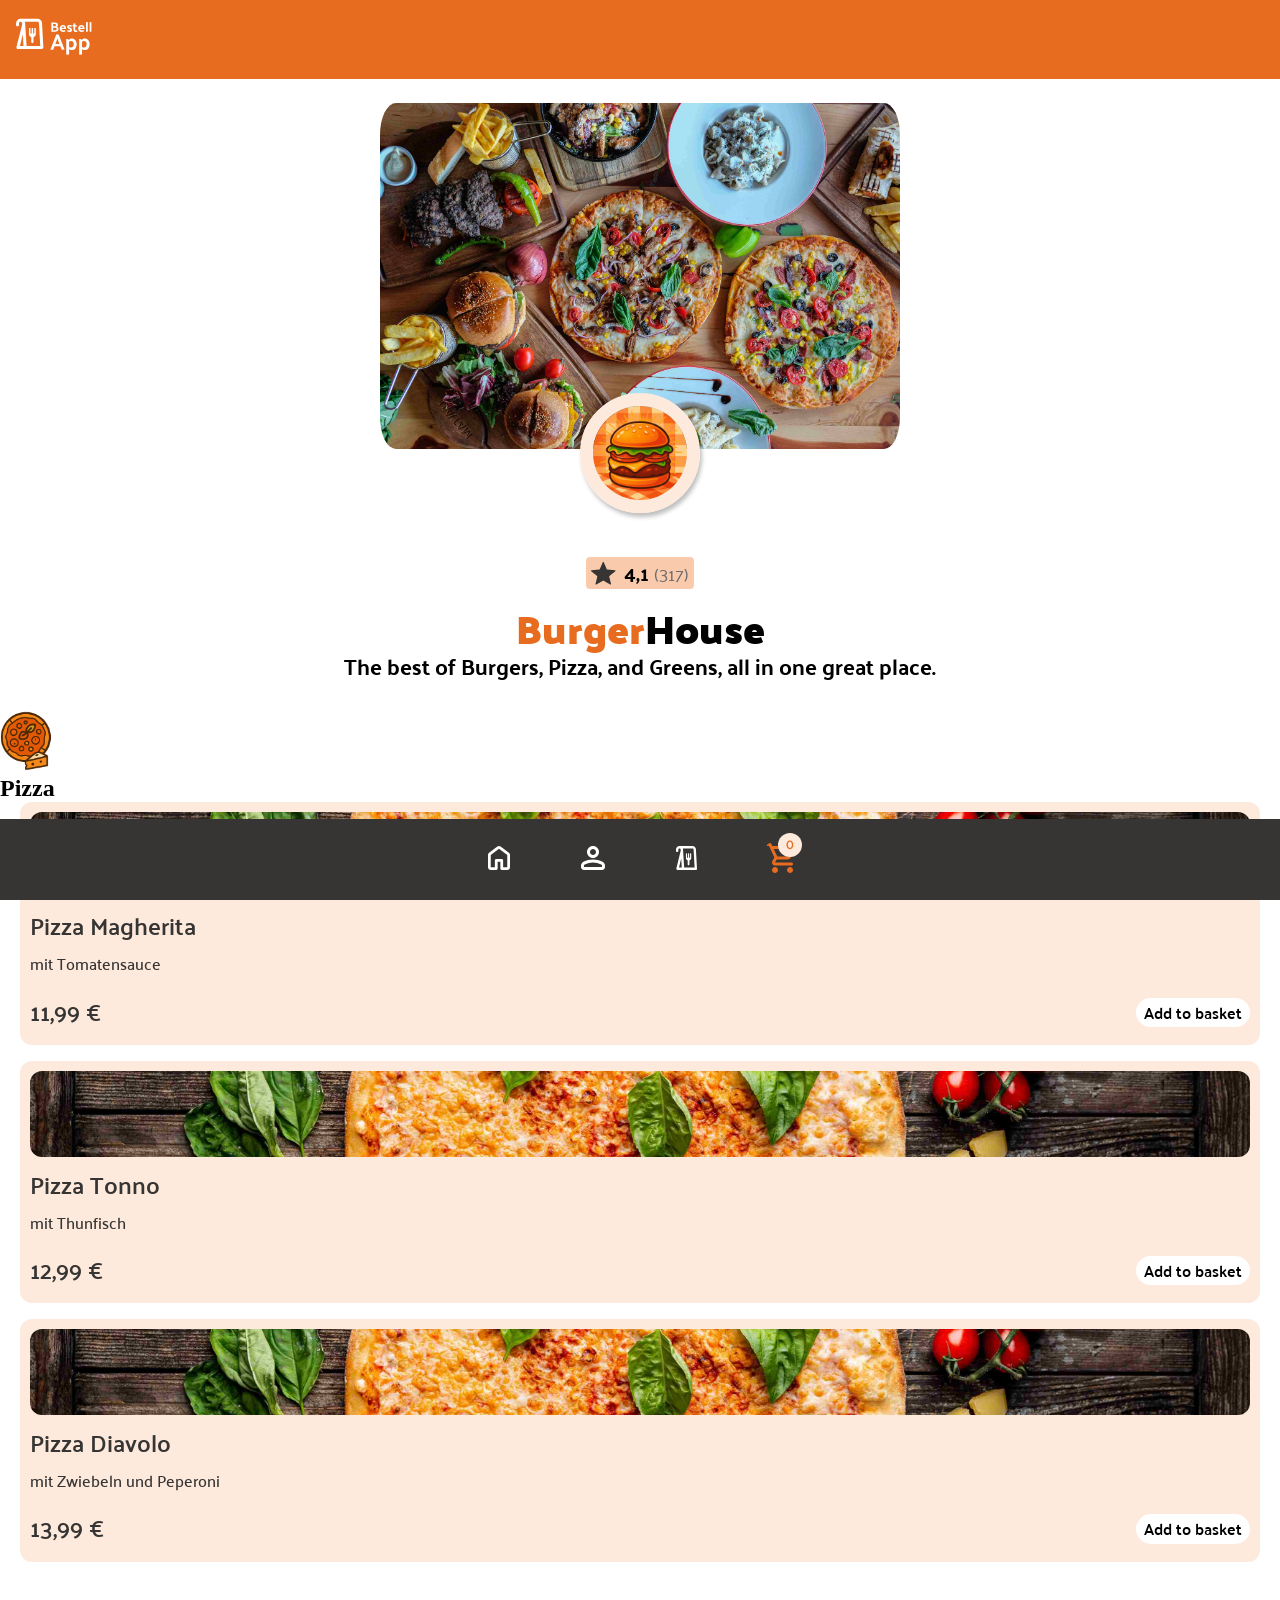
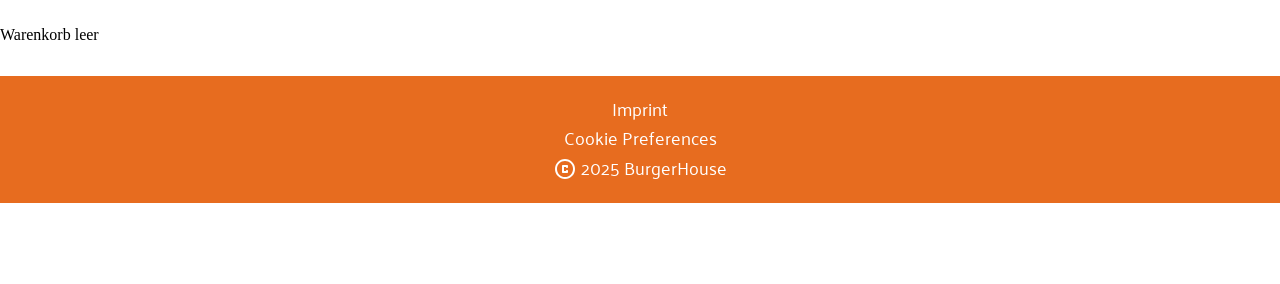
==== index.html @ 9b653427 "db.js: added new meals" ====
<!DOCTYPE html>
<html lang="de">

<head>
    <meta charset="UTF-8">
    <meta name="viewport" content="width=device-width, initial-scale=1, maximum-scale=1">
    <link rel="icon" type="image/x-icon" href="./assets/img/burger_img.png">
    <title>Bestello</title>
    <link rel="stylesheet" href="./style.css">
    <link rel="stylesheet" href="./styles/standard.css">
</head>

<body onload="init()">
    <header class="site-header">
        <img src="./assets/icons/header_icon.svg" alt="">
    </header>
    <main>
        <section class="hero-section">
            <div class="hero-image-wrapper">
                <img src="./assets/img/hero_img.jpg" alt="table with food">
                <img src="./assets/img/burger_img.png" class="hero-burger" alt="cartoon burger">
            </div>
            <div class="hero-header">
                <div class="rating"><img src="./assets/icons/star_icon.svg" alt="">
                    <p>4,1 <span>(317)</span></p>
                </div>
                <h1><span>Burger</span>House</h1>
                <p>The best of Burgers, Pizza, and Greens, all in one great place.</p>
            </div>
        </section>
        <section class="pizza-section">
            <header class="pizza-header">
                <img src="./assets/icons/pizza_icon.svg" alt="">
                <h2>Pizza</h2>
            </header>
            <div class="food-container" id="pizza-section">
            </div>
        </section>
        <section class="" id="dishes" aria-label="Gerichte">
        </section>
        <section class="" id="basket" aria-label="Warenkorb">
        </section>
        <p id="totalPrice"></p>
    </main>
    <footer>
        <p>Imprint</p>
        <p>Cookie Preferences</p>
        <p><img src="./assets/icons/copyright_icon.svg" alt=""> 2025 BurgerHouse</p>
    </footer>
    <nav>
        <button>
            <img src="./assets/icons/Home_icon.svg" alt="">
        </button>
        <button>
            <img src="./assets/icons/Profile_icon.svg" alt="">
        </button>
        <button>
            <img src="./assets/icons/orders_icon.svg" alt="">
        </button>
        <button class="shopping-cart-wrapper" onclick="openDialog()">
            <img src="./assets/icons/shopping_cart_icon.svg" alt="">
            <p class="shopping-cart-counter" id="shopping-cart-counter"></p>
        </button>
    </nav>
    <dialog class="basket-dialog" id="basket-dialog" aria-modal="true"></dialog>
</body>
<script src="./scripts/db.js"></script>
<script src="./scripts/template.js"></script>
<script src="./script.js"></script>

</html>
---- style.css ----
body {
    display: flex;
    flex-direction: column;
    min-height: 100dvh;
}

main {
    display: flex;
    flex: 1;
    flex-direction: column;
    gap: 32px;
}

.site-header {
    display: flex;
    justify-content: space-between;
    height: 79px;
    background-color: #E76C1F;
}

.site-header img {
    height: 37px;
    margin-top: 18px;
    margin-left: 16px;
}

.hero-image-wrapper {
    position: relative;
    margin-bottom: 72px;
}

.hero-section {
    display: flex;
    flex-direction: column;
    align-items: center;
    gap: 32px;
    margin-top: 24px;
}

.hero-image-wrapper img:first-child {
    width: 100%;
    height: 346px;
    padding: 0 16px;
    border-radius: 32px;
    object-fit: cover;
}

.hero-burger {
    position: absolute;
    bottom: -60px;
    left: 50%;
    width: 120px;
    height: 120px;
    border: 13px solid #FDEADC;
    border-radius: 60px;
    box-shadow: 2px 4px 4px 0px #00000040;
    transform: translateX(-50%);
}

.hero-header {
    display: flex;
    flex-direction: column;
    align-items: center;
}

.hero-header .rating {
    display: flex;
    align-items: center;
    gap: 8px;
    padding: 4px 5px;
    background-color: #FACAAC;
    border-radius: 4px;
}

.hero-header .rating p {
    font-family: "Palanquin Dark";
    font-size: 20px;
    font-weight: 400;
    line-height: 120%;
}

.hero-header .rating span {
    font-family: "Palanquin";
    font-size: 18px;
    font-weight: 400;
    line-height: 120%;
    color: #726D6D;
}

.hero-header .rating img {
    height: 23px;
}

.hero-header p {
    text-align: center;
}

.hero-header h1 {
    margin-top: 16px;
    font-family: "Palanquin Dark";
    font-size: 40px;
    font-weight: 700;
    line-height: 120%;
}

.hero-header h1 span {
    color: #E76C1F;
}

.hero-header>p {
    font-family: "Palanquin";
    font-size: 22px;
    font-weight: 700;
    line-height: 120%;
}

.burger-section {
    display: flex;
    flex-direction: column;
    gap: 32px;
    margin-top: 70px;
}

.burger-header {
    position: relative;
    background-color: #E76C1F;
}

.burger-header h2 {
    padding: 11px 0;
    font-family: "Palanquin";
    font-size: 32px;
    line-height: 120%;
    text-align: center;
    color: white;
}

.burger-header img {
    position: absolute;
    top: -35px;
    left: 50%;
    height: 60px;
    transform: translateX(-50%);
}

.food-container {
    display: flex;
    flex-direction: column;
    gap: 16px;
    padding: 0 20px;
}

.food-container article {
    display: flex;
    flex-direction: column;
    gap: 16px;
    padding: 10px;
    background-color: #FDEADC;
    border-radius: 12px;
    color: #363534;
}

.food-container article img {
    width: 100%;
    height: 86px;
    border-radius: 12px;
    object-fit: cover;
    object-position: center;
}

.food-container article h2 {
    font-family: "Palanquin";
    font-size: 24px;
    font-weight: 600;
    line-height: 100%;
}

.food-container article>p {
    font-family: "Palanquin";
    font-size: 16px;
    font-weight: 500;
    line-height: 120%;
}

.food-footer {
    display: flex;
    justify-content: space-between;
    padding-top: 8px;
    padding-bottom: 8px;
}


.food-footer>p {
    font-family: "Palanquin";
    font-size: 24px;
    font-weight: 600;
    line-height: 120%;
}

.food-footer button {
    padding: 5px 8px;
    background-color: white;
    border: none;
    border-radius: 20px;
    font-family: "Palanquin";
    font-size: 16px;
    font-weight: 600;
    line-height: 120%;
}

footer {
    display: flex;
    flex-direction: column;
    align-items: center;
    gap: 8px;
    padding: 22px 98px;
    background-color: #E76C1F;
}

footer p {
    font-family: "Palanquin";
    font-size: 18px;
    font-weight: 400;
    line-height: 120%;
    color: white;
}

footer img {
    height: 24px;
}

footer p:last-child {
    display: flex;
    gap: 4px;
}

nav {
    display: flex;
    justify-content: center;
    align-items: center;
    gap: 64px;
    padding: 24px 25px;
    background-color: #363534;
    position: sticky;
    bottom: 0;
}

nav button {
    padding: 0;
    background-color: #363534;
    border: none;
    cursor: pointer;
}

nav img {
    height: 30px;
    border-radius: 5px;
}

.shopping-cart-wrapper {
    position: relative;
}

.shopping-cart-counter {
    position: absolute;
    top: -10px;
    left: 12px;
    display: flex;
    justify-content: center;
    align-items: center;
    width: 24px;
    height: 24px;
    background: #FDEADC;
    border-radius: 50%;
    font-family: "Figtree";
    font-size: 12px;
    font-weight: 600;
    line-height: 1;
    color: #E76C1F;
}

.dialog-content {
    display: flex;
    flex-direction: column;
    gap: 16px;
    padding: 38px 20px;
    width: 100%;
}

.basket-dialog {
    border-top-right-radius: 30px;
    border-top-left-radius: 30px;
    width: auto;
    height: auto;
    margin: auto;
    padding: 0;
    background-color: #363534;
    border: none;
}
---- styles/standard.css ----
/* palanquin-regular - latin */
@font-face {
    font-display: swap;
    /* Check https://developer.mozilla.org/en-US/docs/Web/CSS/@font-face/font-display for other options. */
    font-family: 'Palanquin';
    font-style: normal;
    font-weight: 400;
    src: url('../assets/fonts/palanquin-v17-latin-regular.woff2') format('woff2');
    /* Chrome 36+, Opera 23+, Firefox 39+, Safari 12+, iOS 10+ */
}

/* palanquin-500 - latin */
@font-face {
    font-display: swap;
    /* Check https://developer.mozilla.org/en-US/docs/Web/CSS/@font-face/font-display for other options. */
    font-family: 'Palanquin';
    font-style: normal;
    font-weight: 500;
    src: url('../assets/fonts/palanquin-v17-latin-500.woff2') format('woff2');
    /* Chrome 36+, Opera 23+, Firefox 39+, Safari 12+, iOS 10+ */
}

/* palanquin-600 - latin */
@font-face {
    font-display: swap;
    /* Check https://developer.mozilla.org/en-US/docs/Web/CSS/@font-face/font-display for other options. */
    font-family: 'Palanquin';
    font-style: normal;
    font-weight: 600;
    src: url('../assets/fonts/palanquin-v17-latin-600.woff2') format('woff2');
    /* Chrome 36+, Opera 23+, Firefox 39+, Safari 12+, iOS 10+ */
}

/* palanquin-700 - latin */
@font-face {
    font-display: swap;
    /* Check https://developer.mozilla.org/en-US/docs/Web/CSS/@font-face/font-display for other options. */
    font-family: 'Palanquin';
    font-style: normal;
    font-weight: 700;
    src: url('../assets/fonts/palanquin-v17-latin-700.woff2') format('woff2');
    /* Chrome 36+, Opera 23+, Firefox 39+, Safari 12+, iOS 10+ */
}

/* figtree-600 - latin */
@font-face {
    font-display: swap;
    /* Check https://developer.mozilla.org/en-US/docs/Web/CSS/@font-face/font-display for other options. */
    font-family: 'Figtree';
    font-style: normal;
    font-weight: 600;
    src: url('../assets/fonts/figtree-v9-latin-600.woff2') format('woff2');
    /* Chrome 36+, Opera 23+, Firefox 39+, Safari 12+, iOS 10+ */
}

/* palanquin-dark-regular - latin */
@font-face {
    font-display: swap;
    /* Check https://developer.mozilla.org/en-US/docs/Web/CSS/@font-face/font-display for other options. */
    font-family: 'Palanquin Dark';
    font-style: normal;
    font-weight: 400;
    src: url('../assets/fonts/palanquin-dark-v17-latin-regular.woff2') format('woff2');
    /* Chrome 36+, Opera 23+, Firefox 39+, Safari 12+, iOS 10+ */
}

/* palanquin-dark-700 - latin */
@font-face {
    font-display: swap;
    /* Check https://developer.mozilla.org/en-US/docs/Web/CSS/@font-face/font-display for other options. */
    font-family: 'Palanquin Dark';
    font-style: normal;
    font-weight: 700;
    src: url('../assets/fonts/palanquin-dark-v17-latin-700.woff2') format('woff2');
    /* Chrome 36+, Opera 23+, Firefox 39+, Safari 12+, iOS 10+ */
}

/* header,
main,
footer {
    padding: 0rem max(calc(50% - 720px), 0rem);
} */

* {
    box-sizing: border-box;
    margin: 0;
    scroll-behavior: smooth;
}

a {
    text-decoration: none;
    color: rgb(151, 151, 151);
}
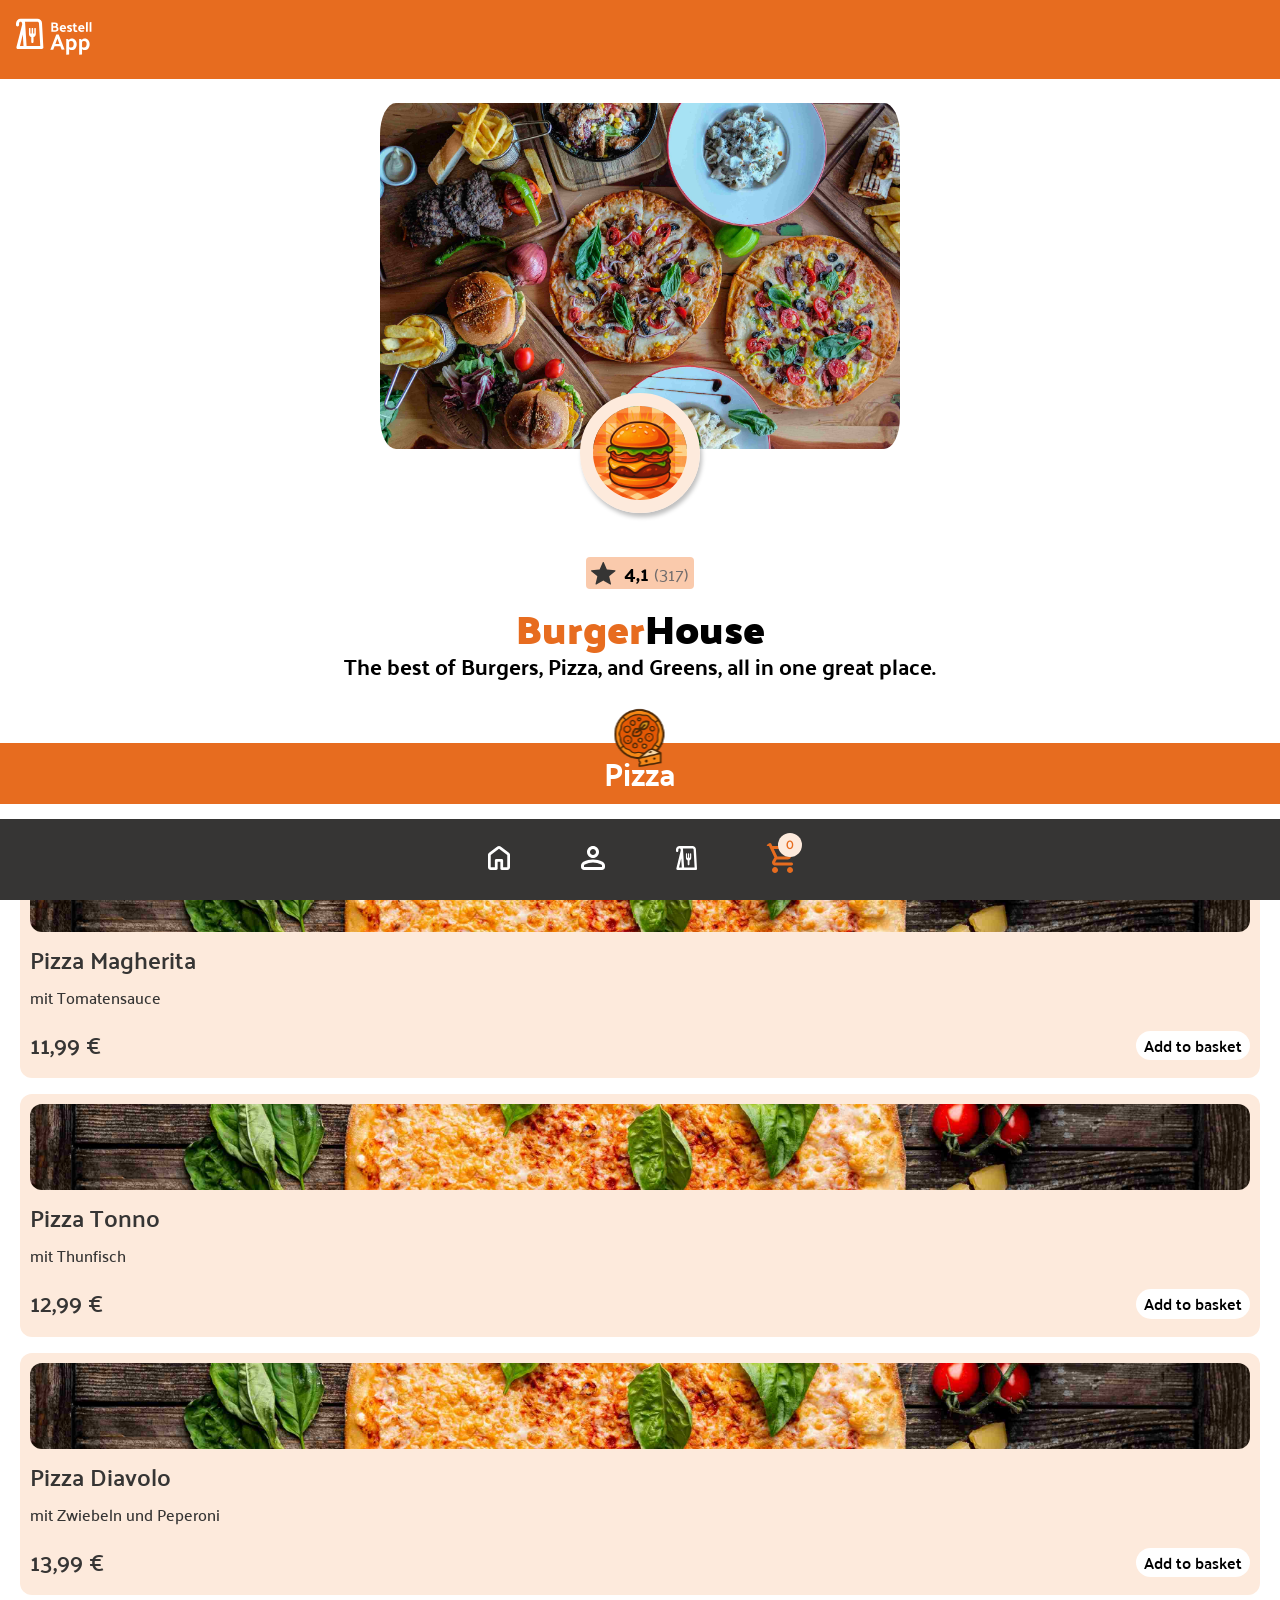
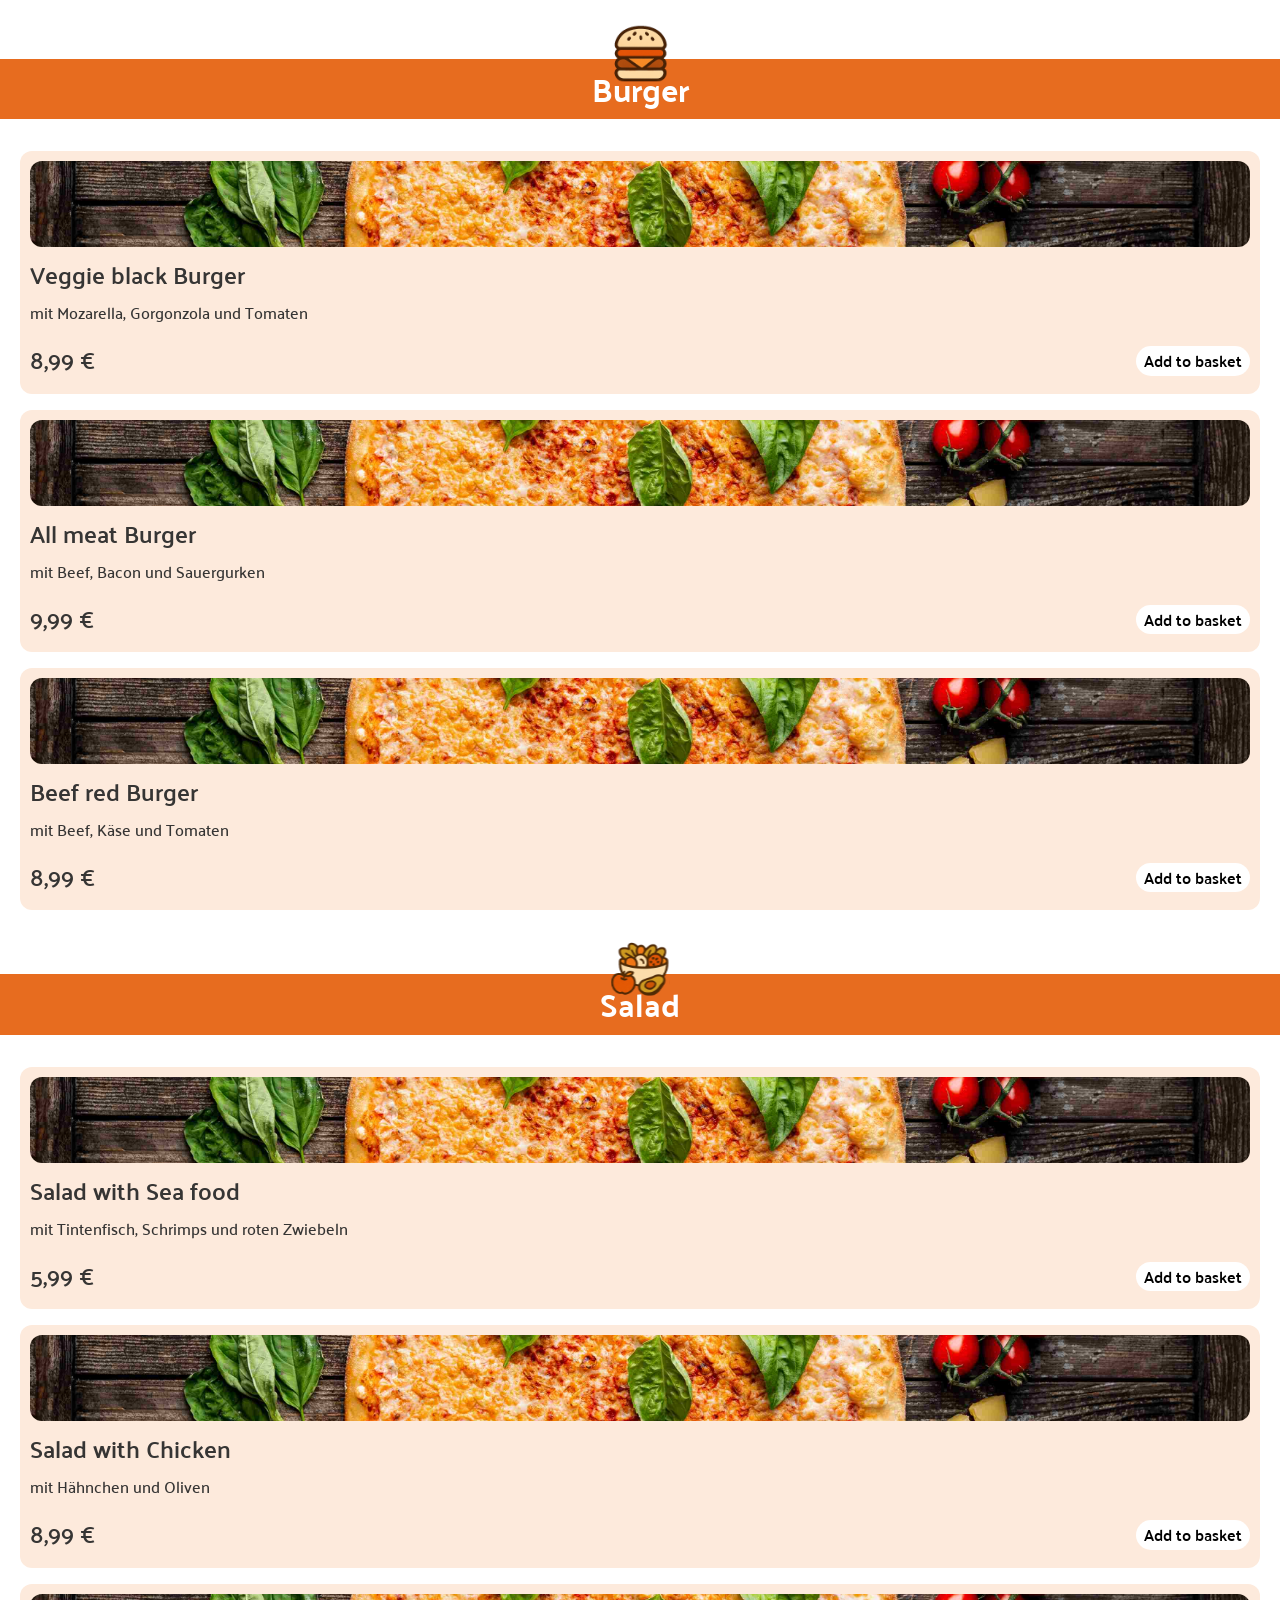
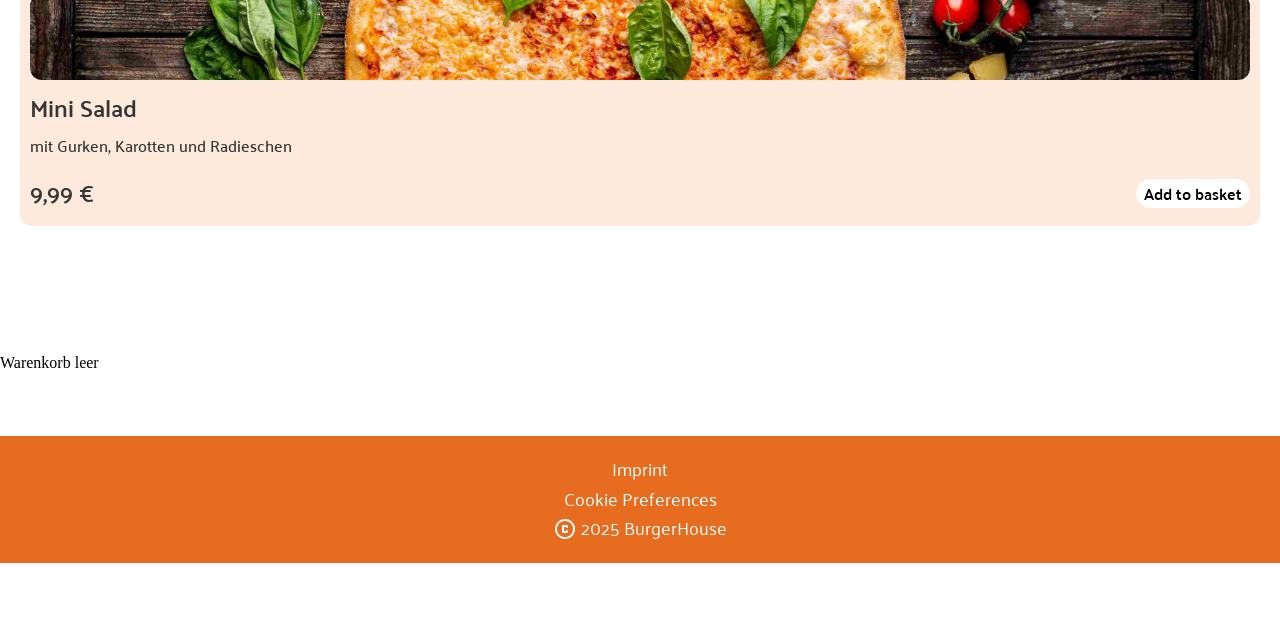
==== commit f59236f4: "feature: added render functions" ====
--- a/index.html
+++ b/index.html
@@ -29,11 +29,27 @@
             </div>
         </section>
         <section class="pizza-section">
-            <header class="pizza-header">
-                <img src="./assets/icons/pizza_icon.svg" alt="">
+            <header class="food-header">
+                <img src="./assets/icons/pizza_icon.svg" alt="pizza icon">
                 <h2>Pizza</h2>
             </header>
             <div class="food-container" id="pizza-section">
+            </div>
+        </section>
+        <section class="salad-section">
+            <header class="food-header">
+                <img src="./assets/icons/burger_icon.svg" alt="burger icon">
+                <h2>Burger</h2>
+            </header>
+            <div class="food-container" id="burger-section">
+            </div>
+        </section>
+        <section class="salad-section">
+            <header class="food-header">
+                <img src="./assets/icons/salad_icon.svg" alt="salad icon">
+                <h2>Salad</h2>
+            </header>
+            <div class="food-container" id="salad-section">
             </div>
         </section>
         <section class="" id="dishes" aria-label="Gerichte">
--- a/style.css
+++ b/style.css
@@ -8,7 +8,7 @@
     display: flex;
     flex: 1;
     flex-direction: column;
-    gap: 32px;
+    gap: 64px;
 }
 
 .site-header {
@@ -114,19 +114,20 @@
     line-height: 120%;
 }
 
-.burger-section {
+.food-section {
     display: flex;
     flex-direction: column;
     gap: 32px;
     margin-top: 70px;
 }
 
-.burger-header {
+.food-header {
     position: relative;
+    margin-bottom: 32px;
     background-color: #E76C1F;
 }
 
-.burger-header h2 {
+.food-header h2 {
     padding: 11px 0;
     font-family: "Palanquin";
     font-size: 32px;
@@ -135,7 +136,7 @@
     color: white;
 }
 
-.burger-header img {
+.food-header img {
     position: absolute;
     top: -35px;
     left: 50%;
@@ -235,14 +236,14 @@
 }
 
 nav {
+    position: sticky;
+    bottom: 0;
     display: flex;
     justify-content: center;
     align-items: center;
     gap: 64px;
     padding: 24px 25px;
     background-color: #363534;
-    position: sticky;
-    bottom: 0;
 }
 
 nav button {
@@ -283,17 +284,17 @@
     display: flex;
     flex-direction: column;
     gap: 16px;
+    width: 100%;
     padding: 38px 20px;
-    width: 100%;
 }
 
 .basket-dialog {
-    border-top-right-radius: 30px;
-    border-top-left-radius: 30px;
     width: auto;
     height: auto;
     margin: auto;
     padding: 0;
     background-color: #363534;
     border: none;
+    border-top-right-radius: 30px;
+    border-top-left-radius: 30px;
 }
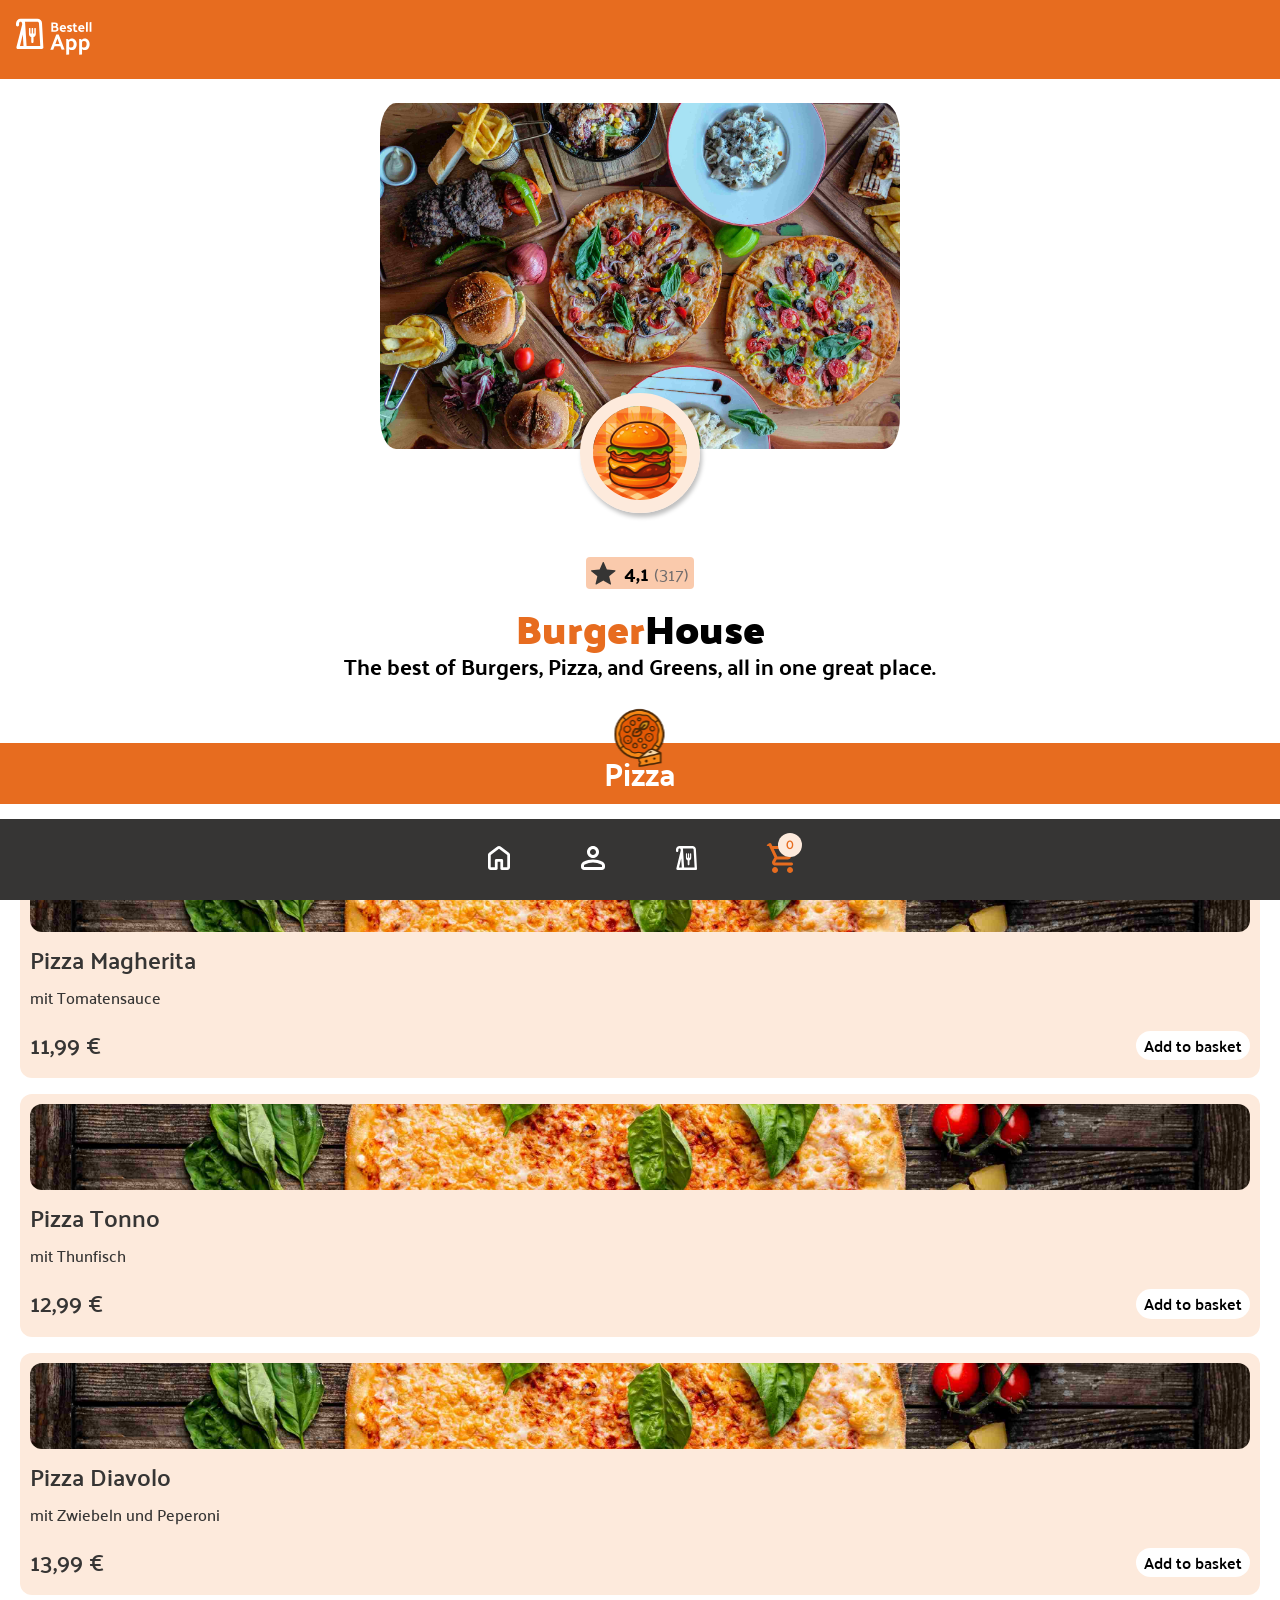
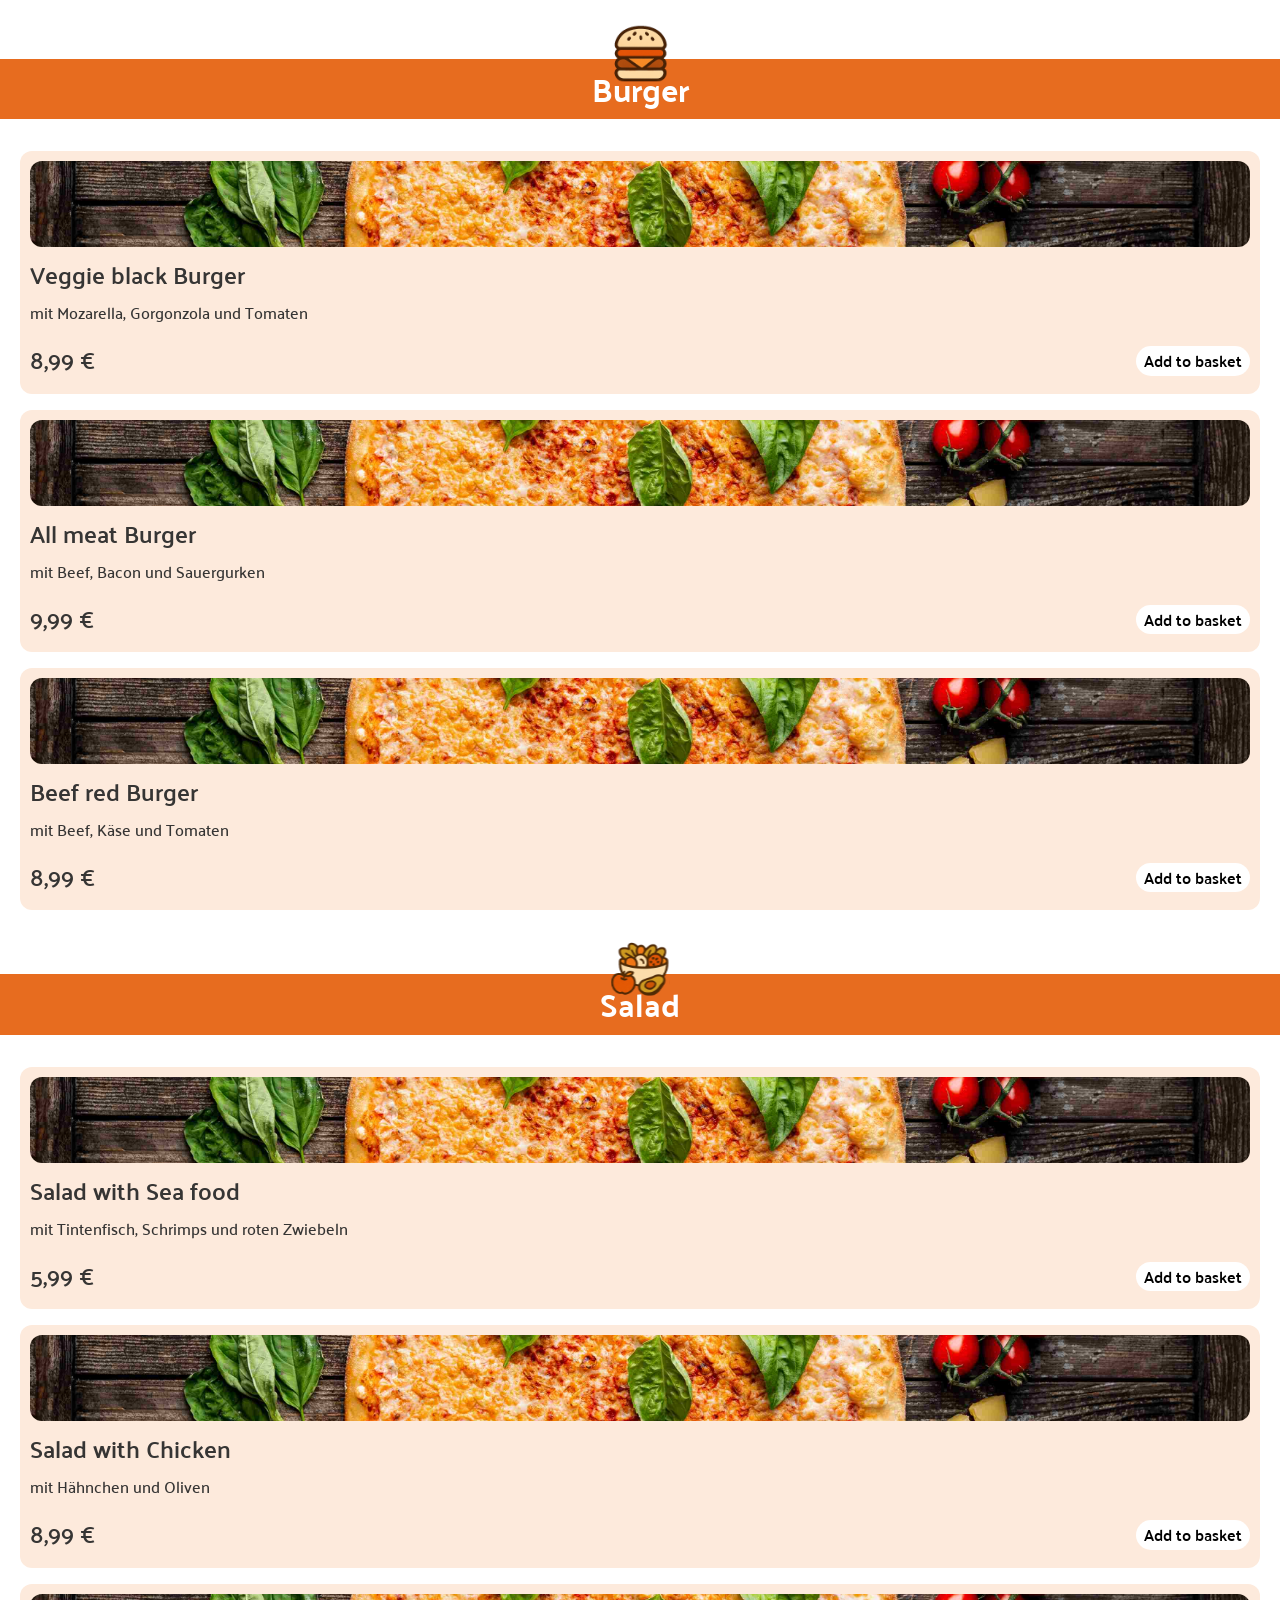
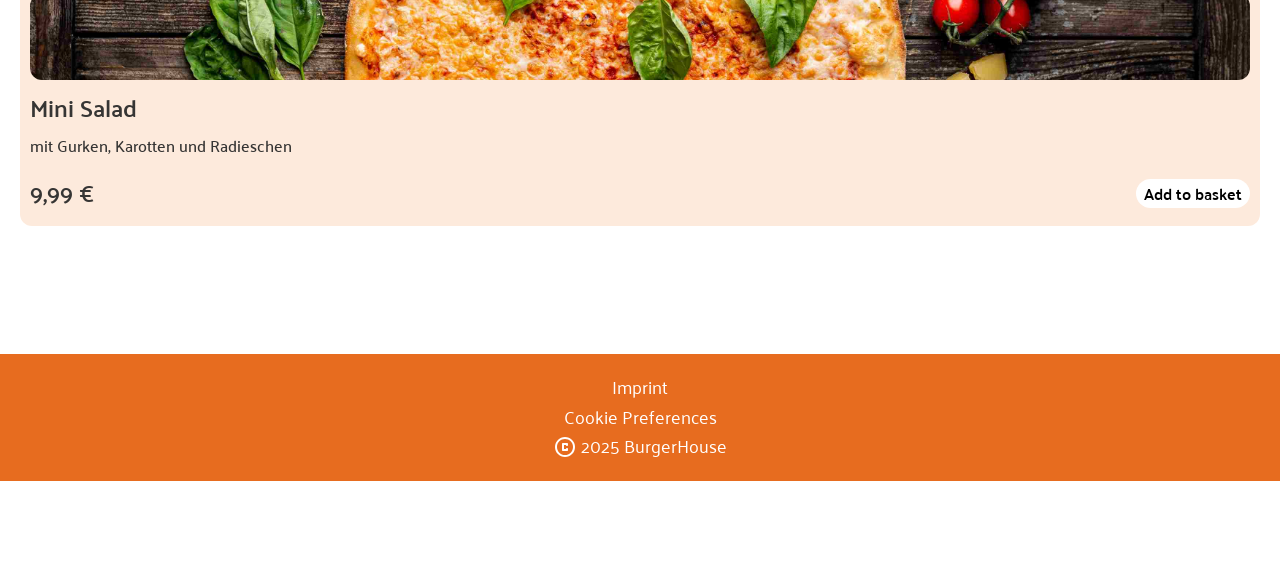
==== commit 2c3a0ae7: "feature: added dialog for basket" ====
--- a/index.html
+++ b/index.html
@@ -56,7 +56,6 @@
         </section>
         <section class="" id="basket" aria-label="Warenkorb">
         </section>
-        <p id="totalPrice"></p>
     </main>
     <footer>
         <p>Imprint</p>
@@ -78,7 +77,12 @@
             <p class="shopping-cart-counter" id="shopping-cart-counter"></p>
         </button>
     </nav>
-    <dialog class="basket-dialog" id="basket-dialog" aria-modal="true"></dialog>
+    <dialog class="basket-dialog" id="basket-dialog" aria-modal="true">
+        <article class="dialog-content">
+            <h2>Your Basket</h2>
+            <div id="basked-content"></div>
+        </article>
+    </dialog>
 </body>
 <script src="./scripts/db.js"></script>
 <script src="./scripts/template.js"></script>
--- a/style.css
+++ b/style.css
@@ -285,13 +285,17 @@
     flex-direction: column;
     gap: 16px;
     width: 100%;
+    height: 100%;
     padding: 38px 20px;
 }
 
 .basket-dialog {
     width: auto;
-    height: auto;
-    margin: auto;
+    height: 662px;
+    margin-top: auto;
+    margin-right: auto;
+    margin-bottom: 80px;
+    margin-left: auto;
     padding: 0;
     background-color: #363534;
     border: none;
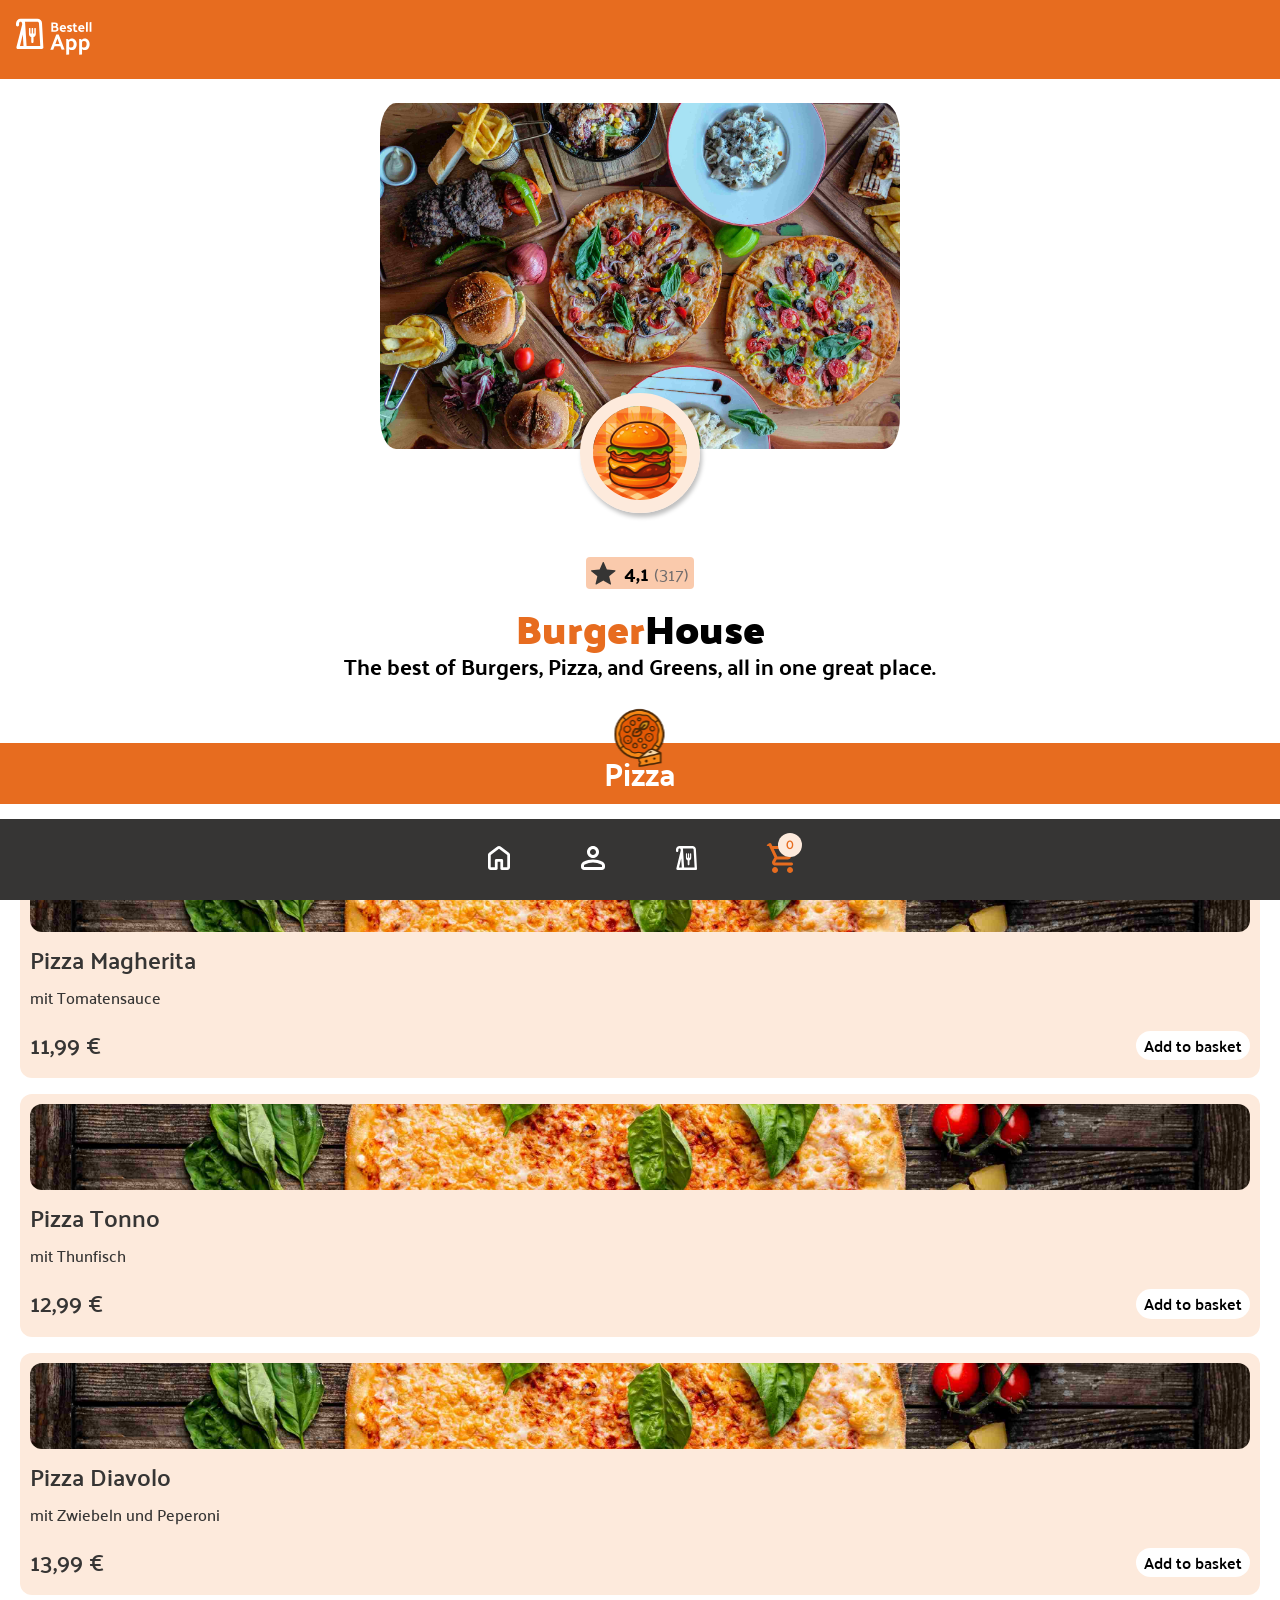
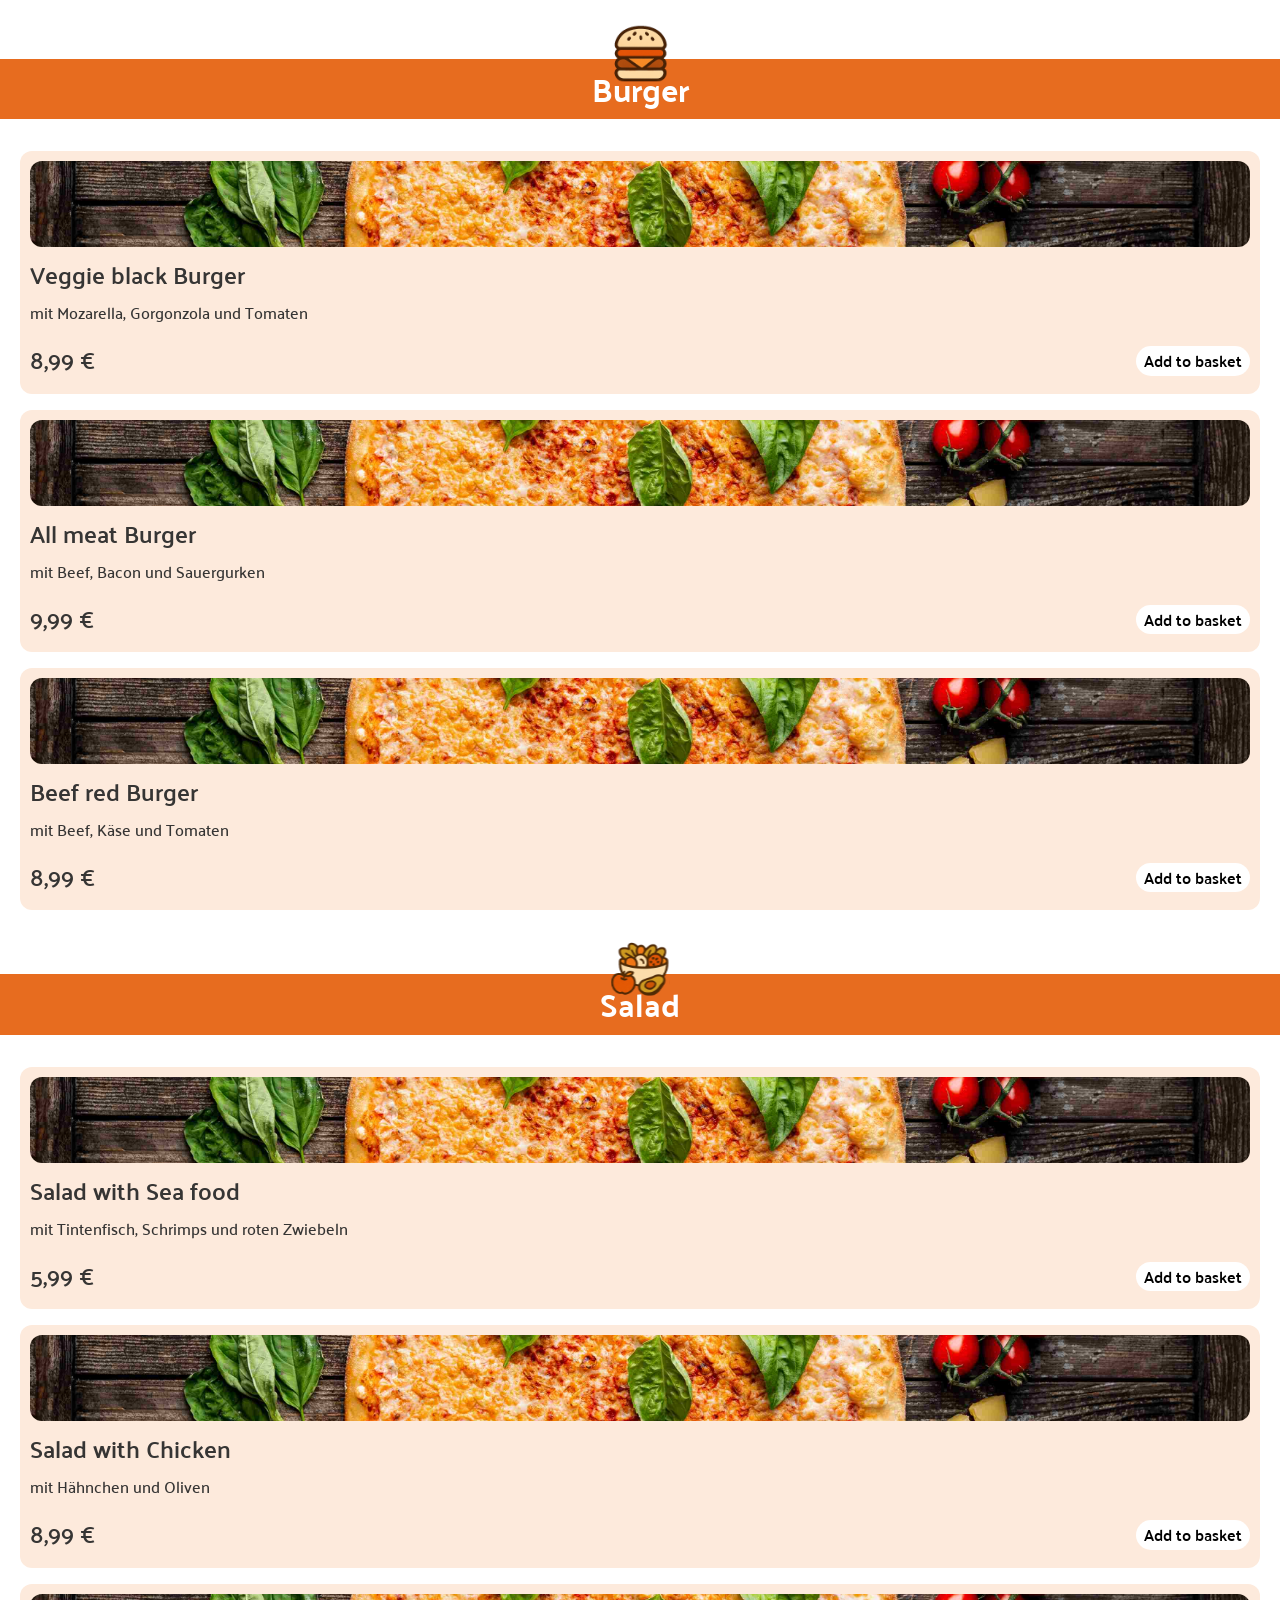
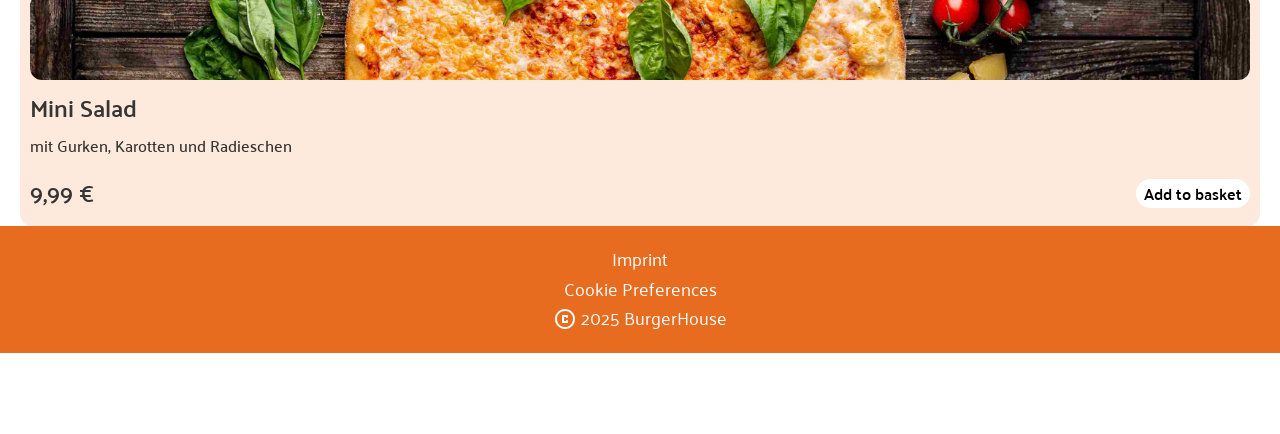
==== commit fce0df4b: "style:basket style" ====
--- a/index.html
+++ b/index.html
@@ -8,6 +8,7 @@
     <title>Bestello</title>
     <link rel="stylesheet" href="./style.css">
     <link rel="stylesheet" href="./styles/standard.css">
+    <link rel="stylesheet" href="./styles/basket.css">
 </head>
 
 <body onload="init()">
@@ -52,10 +53,6 @@
             <div class="food-container" id="salad-section">
             </div>
         </section>
-        <section class="" id="dishes" aria-label="Gerichte">
-        </section>
-        <section class="" id="basket" aria-label="Warenkorb">
-        </section>
     </main>
     <footer>
         <p>Imprint</p>
@@ -80,7 +77,7 @@
     <dialog class="basket-dialog" id="basket-dialog" aria-modal="true">
         <article class="dialog-content">
             <h2>Your Basket</h2>
-            <div id="basked-content"></div>
+            <div id="basked-content" class="basked-item-wrapper"></div>
         </article>
     </dialog>
 </body>
--- a/style.css
+++ b/style.css
@@ -256,49 +256,4 @@
 nav img {
     height: 30px;
     border-radius: 5px;
-}
-
-.shopping-cart-wrapper {
-    position: relative;
-}
-
-.shopping-cart-counter {
-    position: absolute;
-    top: -10px;
-    left: 12px;
-    display: flex;
-    justify-content: center;
-    align-items: center;
-    width: 24px;
-    height: 24px;
-    background: #FDEADC;
-    border-radius: 50%;
-    font-family: "Figtree";
-    font-size: 12px;
-    font-weight: 600;
-    line-height: 1;
-    color: #E76C1F;
-}
-
-.dialog-content {
-    display: flex;
-    flex-direction: column;
-    gap: 16px;
-    width: 100%;
-    height: 100%;
-    padding: 38px 20px;
-}
-
-.basket-dialog {
-    width: auto;
-    height: 662px;
-    margin-top: auto;
-    margin-right: auto;
-    margin-bottom: 80px;
-    margin-left: auto;
-    padding: 0;
-    background-color: #363534;
-    border: none;
-    border-top-right-radius: 30px;
-    border-top-left-radius: 30px;
 }
--- a/styles/basket.css
+++ b/styles/basket.css
@@ -0,0 +1,85 @@
+.dialog-content {
+    display: flex;
+    flex-direction: column;
+    gap: 16px;
+    width: 100%;
+    height: 100%;
+    padding: 38px 20px;
+}
+
+.basket-dialog {
+    width: auto;
+    height: 662px;
+    margin-top: auto;
+    margin-right: auto;
+    margin-bottom: 80px;
+    margin-left: auto;
+    padding: 0;
+    background-color: #363534;
+    border: none;
+    border-top-right-radius: 30px;
+    border-top-left-radius: 30px;
+}
+
+
+.shopping-cart-wrapper {
+    position: relative;
+}
+
+.shopping-cart-counter {
+    position: absolute;
+    top: -10px;
+    left: 12px;
+    display: flex;
+    justify-content: center;
+    align-items: center;
+    width: 24px;
+    height: 24px;
+    background: #FDEADC;
+    border-radius: 50%;
+    font-family: "Figtree";
+    font-size: 12px;
+    font-weight: 600;
+    line-height: 1;
+    color: #E76C1F;
+}
+
+.dialog-content>h2 {
+    font-family: "Palanquin";
+    font-size: 32px;
+    font-weight: 700;
+    line-height: 120%;
+    color: #FDEADC;
+    text-align: center;
+    margin-top: 38px;
+}
+
+.basked-item-wrapper {
+    display: flex;
+    flex-direction: column;
+    gap: 10px;
+}
+
+.basket-item {
+    padding: 16px;
+    border-radius: 20px;
+    background-color: #FDEADC;
+}
+
+.basket-item h3 {
+    font-family: "Palanquin";
+    font-weight: 700;
+    font-size: 22px;
+    line-height: 120%;
+    color: #363534;
+}
+
+.basket-item-footer {
+    display: flex;
+    justify-content: space-between;
+}
+
+.basket-item-buttons {
+    display: flex;
+    gap: 5px;
+}
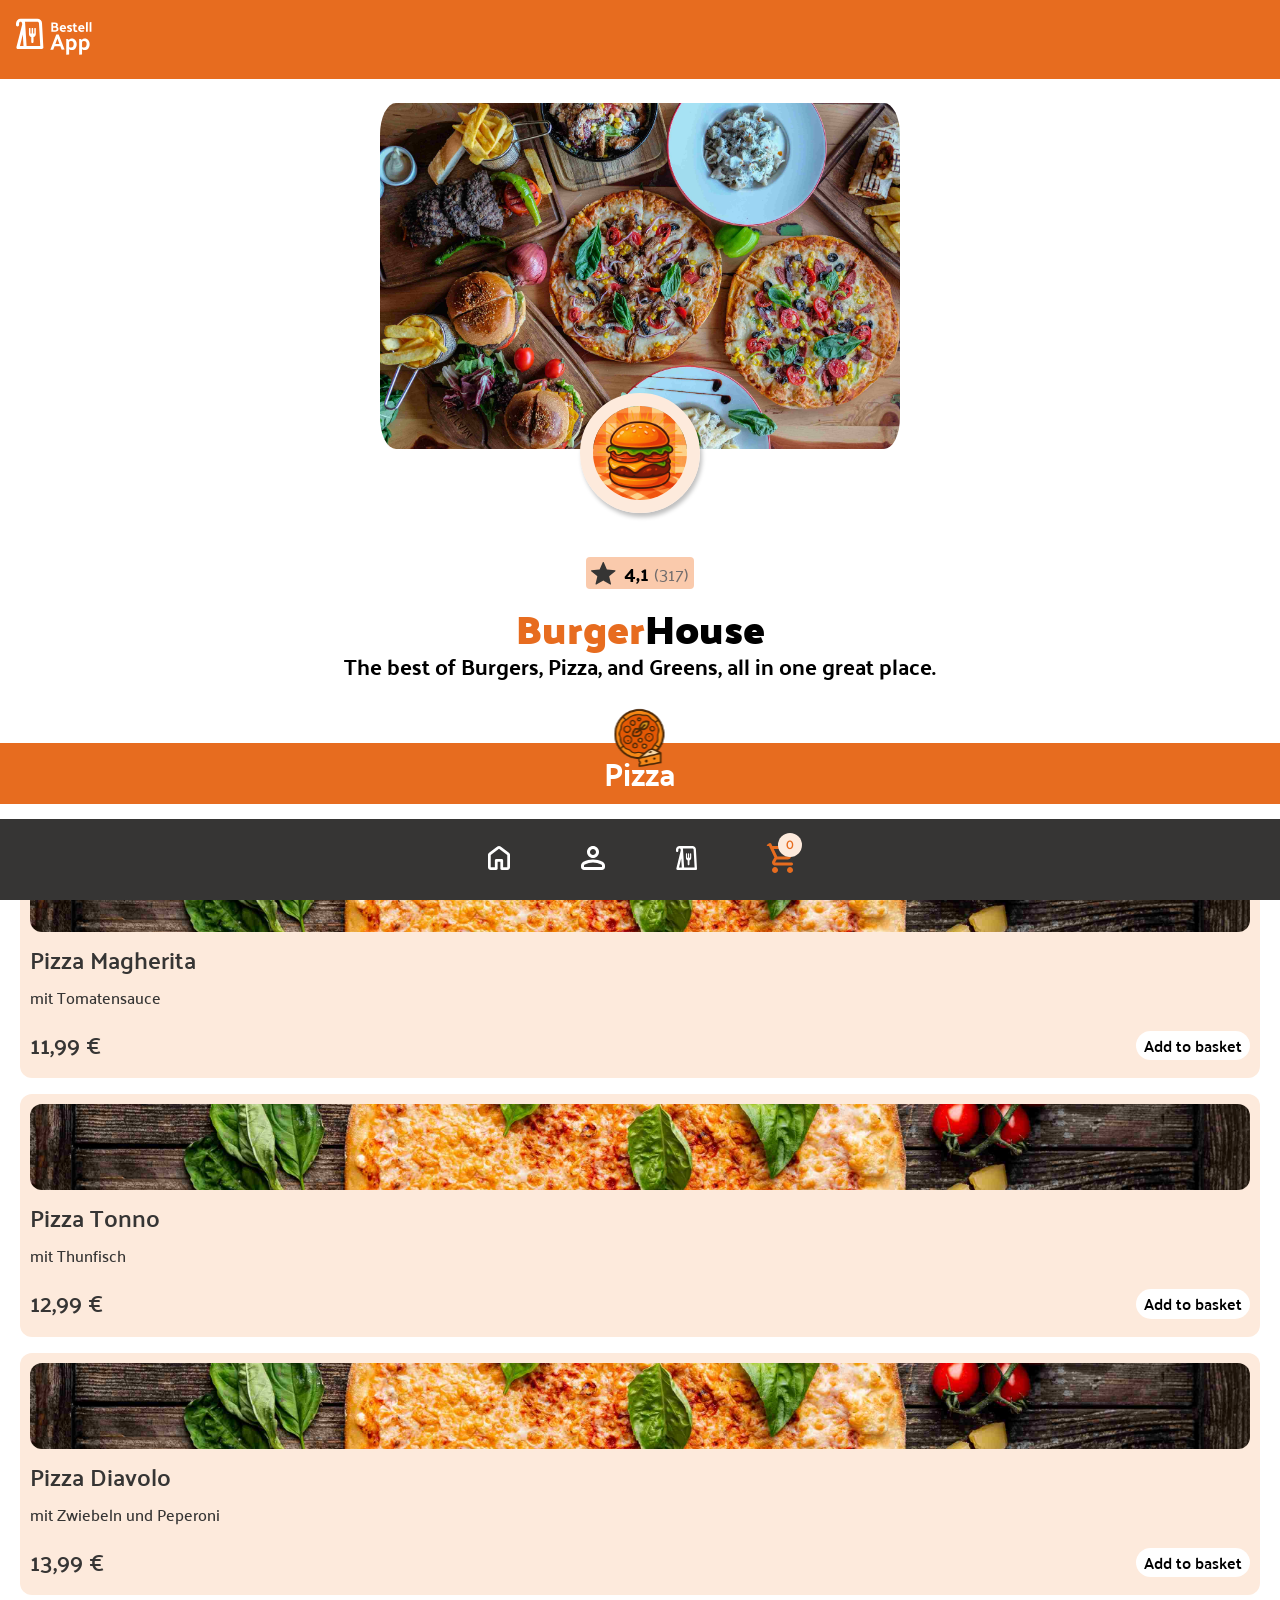
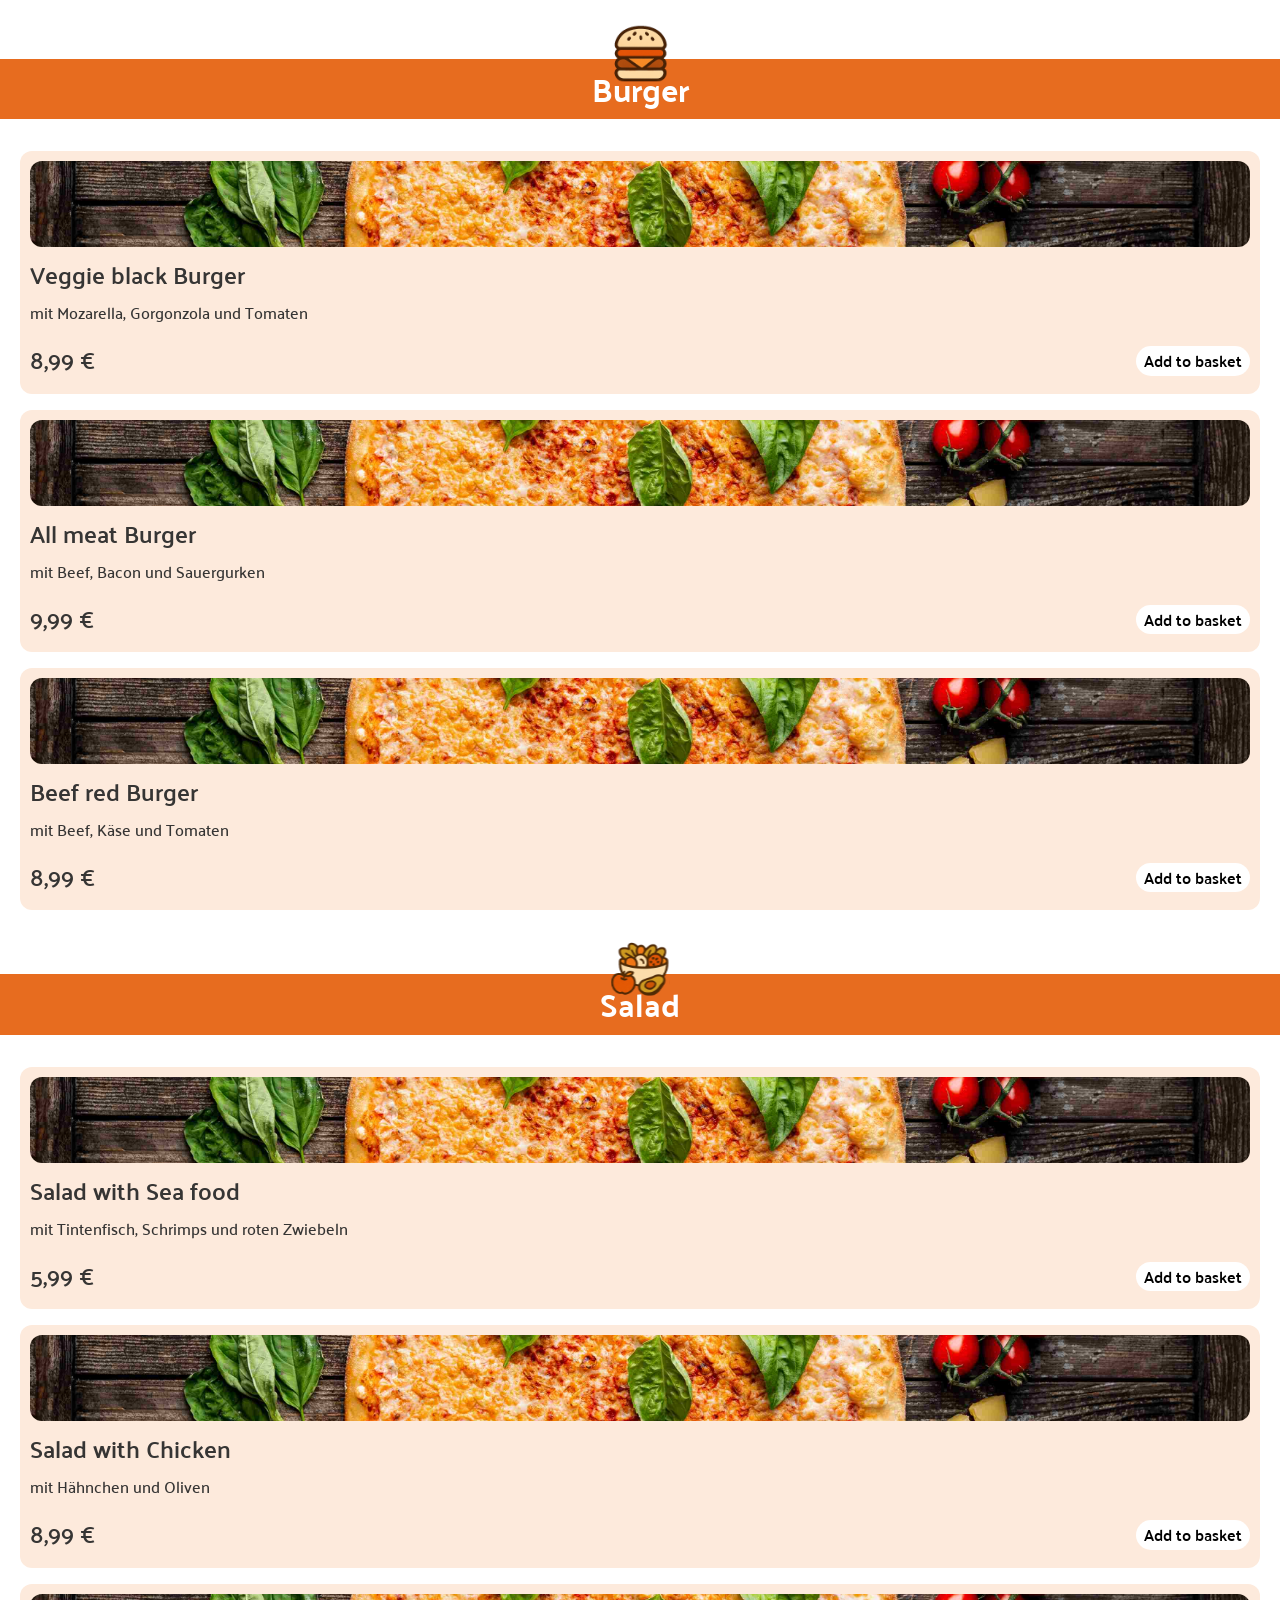
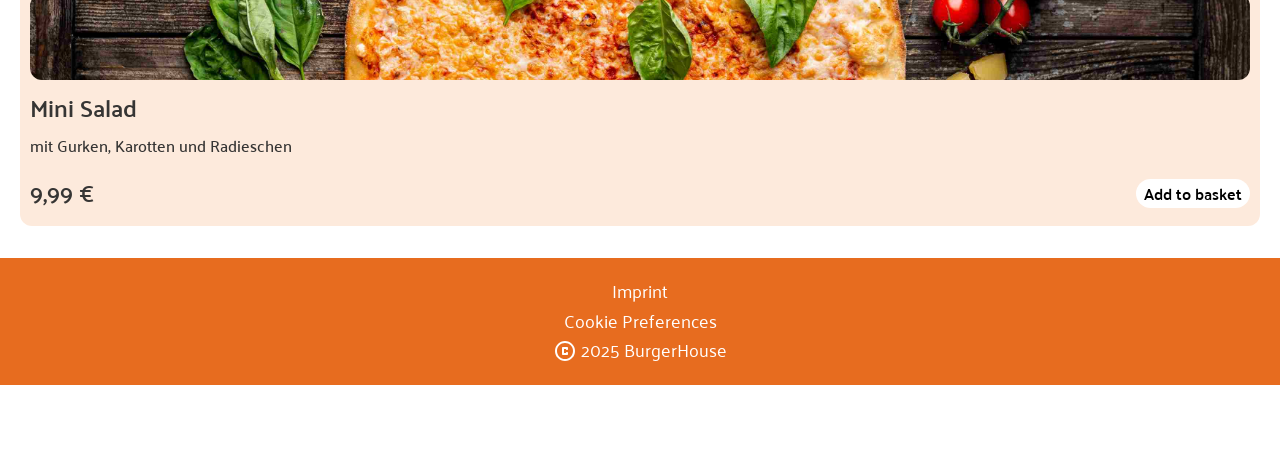
==== commit 4bc0d4c7: "style: basket items and prices" ====
--- a/index.html
+++ b/index.html
@@ -37,7 +37,7 @@
             <div class="food-container" id="pizza-section">
             </div>
         </section>
-        <section class="salad-section">
+        <section class="burger-section">
             <header class="food-header">
                 <img src="./assets/icons/burger_icon.svg" alt="burger icon">
                 <h2>Burger</h2>
@@ -76,8 +76,11 @@
     </nav>
     <dialog class="basket-dialog" id="basket-dialog" aria-modal="true">
         <article class="dialog-content">
+            <button onclick="closeDialog()" class="close-dialog-button">
+                <img src="./assets/icons/close.svg" alt="close icon">
+            </button>
             <h2>Your Basket</h2>
-            <div id="basked-content" class="basked-item-wrapper"></div>
+            <div id="basked-content" class="basked-content"></div>
         </article>
     </dialog>
 </body>
--- a/style.css
+++ b/style.css
@@ -214,7 +214,8 @@
     flex-direction: column;
     align-items: center;
     gap: 8px;
-    padding: 22px 98px;
+    margin-top: 32px;
+    padding: 22px 0px;
     background-color: #E76C1F;
 }
 
@@ -256,4 +257,10 @@
 nav img {
     height: 30px;
     border-radius: 5px;
+}
+
+@media screen and (max-width: 375px) {
+    nav{
+        gap: 53px;
+    }
 }
--- a/styles/basket.css
+++ b/styles/basket.css
@@ -1,4 +1,5 @@
 .dialog-content {
+    position: relative;
     display: flex;
     flex-direction: column;
     gap: 16px;
@@ -7,14 +8,25 @@
     padding: 38px 20px;
 }
 
+.close-dialog-button {
+    position: absolute;
+    top: 27px;
+    right: 27px;
+    height: 16px;
+    background: none;
+    border: none;
+    cursor: pointer;
+}
+
 .basket-dialog {
     width: auto;
-    height: 662px;
+    height: 80%;
     margin-top: auto;
     margin-right: auto;
     margin-bottom: 80px;
     margin-left: auto;
     padding: 0;
+    overflow: visible;
     background-color: #363534;
     border: none;
     border-top-right-radius: 30px;
@@ -49,27 +61,39 @@
     font-size: 32px;
     font-weight: 700;
     line-height: 120%;
+    text-align: center;
     color: #FDEADC;
-    text-align: center;
-    margin-top: 38px;
 }
 
-.basked-item-wrapper {
+.basked-content {
     display: flex;
     flex-direction: column;
     gap: 10px;
 }
 
+.basket-item-wrapper {
+    display: flex;
+    flex-direction: column;
+    gap: 10px;
+    height: 40%;
+    overflow: scroll;
+}
+
 .basket-item {
     padding: 16px;
+    background-color: #FDEADC;
     border-radius: 20px;
-    background-color: #FDEADC;
+}
+
+.basket-item>div {
+    display: flex;
+    justify-content: space-between;
 }
 
 .basket-item h3 {
     font-family: "Palanquin";
+    font-size: 22px;
     font-weight: 700;
-    font-size: 22px;
     line-height: 120%;
     color: #363534;
 }
@@ -77,9 +101,85 @@
 .basket-item-footer {
     display: flex;
     justify-content: space-between;
+    align-items: center;
 }
 
-.basket-item-buttons {
+.basket-item-buttons-wrapper {
     display: flex;
+    align-items: center;
     gap: 5px;
+}
+
+.basket-item-button {
+    display: flex;
+    justify-content: center;
+    align-items: center;
+    height: 28px;
+    padding: 0;
+    background: none;
+    border: none;
+    cursor: pointer;
+}
+
+.basket-item-buttons-wrapper img {
+    height: 18px;
+    margin-top: 7px;
+}
+
+.basket-item-buttons-wrapper p {
+    font-family: "Palanquin";
+    font-size: 24px;
+    font-weight: 600;
+    line-height: 120%;
+    color: #363534;
+}
+
+.empty-basket-text {
+    margin-top: 41px;
+    margin-bottom: 41px;
+    font-family: "Palanquin";
+    font-size: 20px;
+    font-weight: 500;
+    line-height: 120%;
+    text-align: center;
+    color: #FDEADC;
+}
+
+.emtpy-basket-img {
+    height: 120px;
+    border-radius: 5px;
+}
+
+.basket-item-price {
+    font-family: "Palanquin";
+    font-size: 22px;
+    font-weight: 700;
+    line-height: 120%;
+    color: #363534;
+}
+
+.basket-price-wrapper {
+    display: flex;
+    justify-content: space-between;
+}
+
+.basket-price-wrapper p {
+    font-family: "Palanquin";
+    font-size: 20px;
+    font-weight: 600;
+    line-height: 120%;
+    color: white;
+}
+
+.basket-buy-button {
+    margin-top: 24px;
+    padding: 12px 24px;
+    background-color: #E76C1F;
+    border: none;
+    border-radius: 60px;
+    font-family: "Palanquin";
+    font-size: 24px;
+    font-weight: 700;
+    line-height: 120%;
+    color: #FBFBFB;
 }
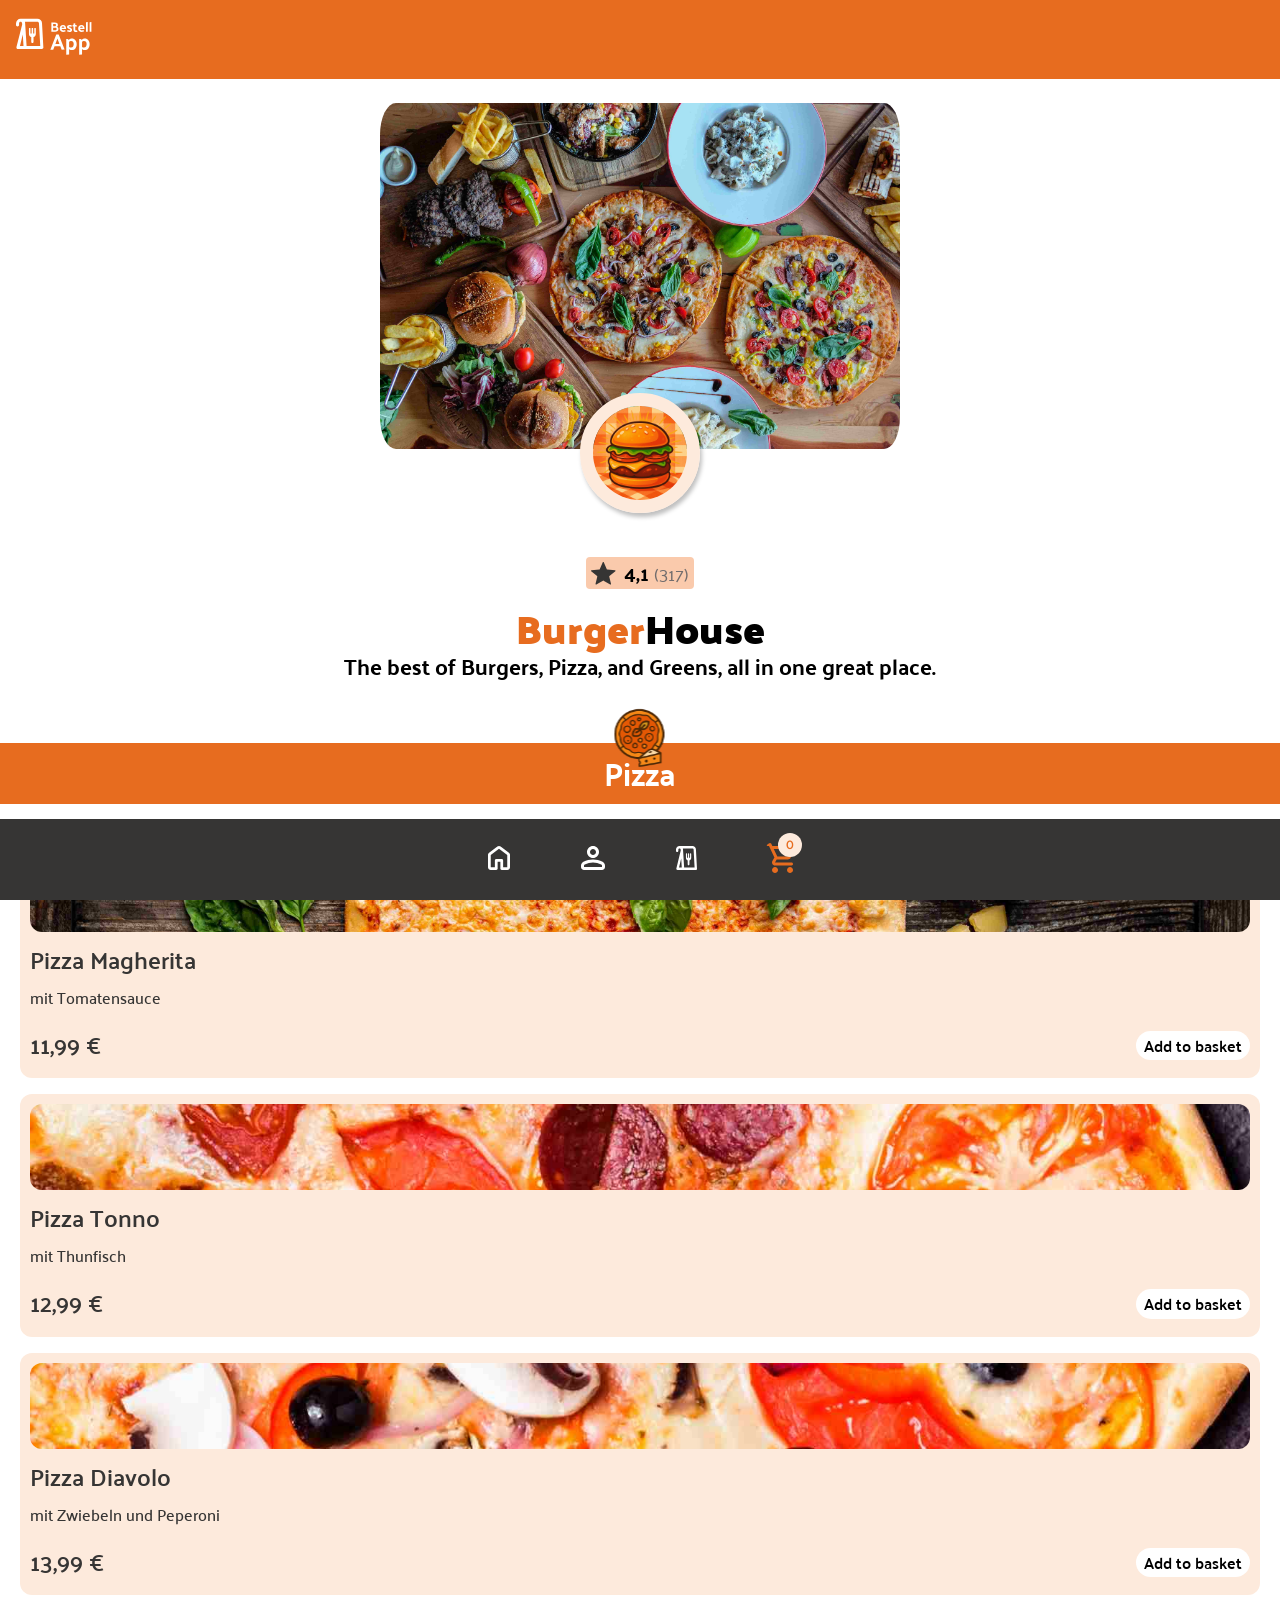
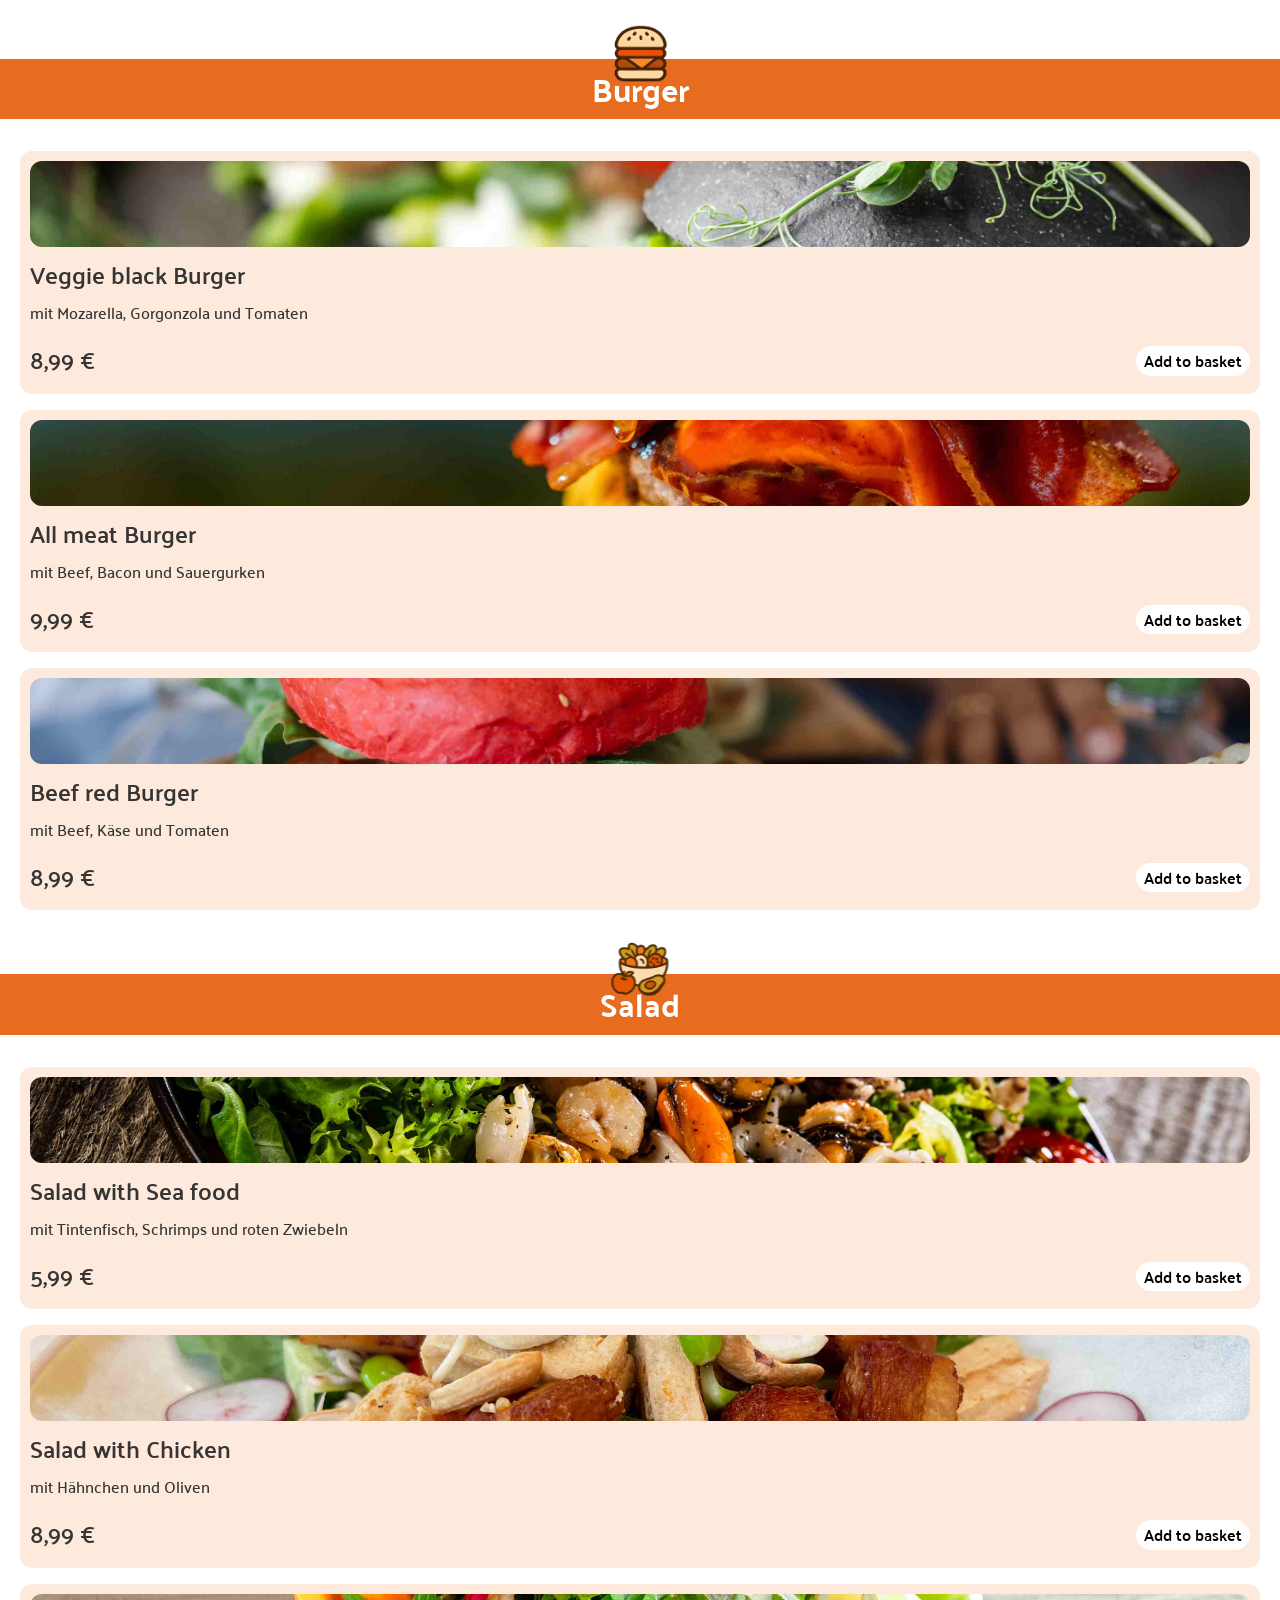
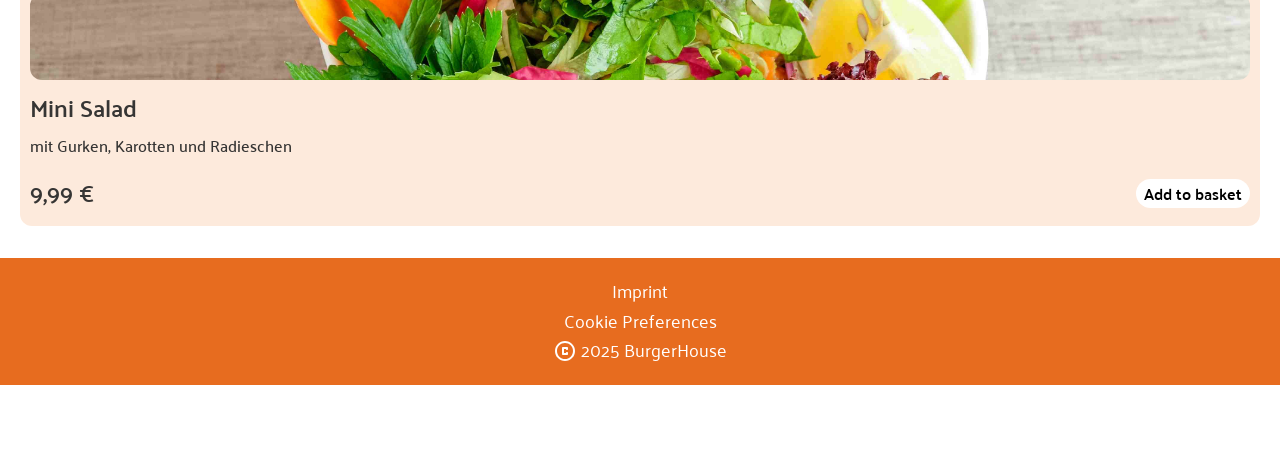
==== commit d3ce3e9d: "feature: added confirmed dialog for buy now button" ====
--- a/index.html
+++ b/index.html
@@ -69,19 +69,29 @@
         <button>
             <img src="./assets/icons/orders_icon.svg" alt="">
         </button>
-        <button class="shopping-cart-wrapper" onclick="openDialog()">
+        <button class="shopping-cart-wrapper" onclick="openBasketDialog()">
             <img src="./assets/icons/shopping_cart_icon.svg" alt="">
             <p class="shopping-cart-counter" id="shopping-cart-counter"></p>
         </button>
     </nav>
     <dialog class="basket-dialog" id="basket-dialog" aria-modal="true">
         <article class="dialog-content">
-            <button onclick="closeDialog()" class="close-dialog-button">
+            <button onclick="closeBasketDialog()" class="close-dialog-button">
                 <img src="./assets/icons/close.svg" alt="close icon">
             </button>
             <h2>Your Basket</h2>
             <div id="basked-content" class="basked-content"></div>
         </article>
+    </dialog>
+    <dialog class="confirmed-dialog" id="confirmed-dialog" aria-modal="true">
+        <button onclick="closeConfirmedDialog()" class="close-dialog-button">
+            <img src="./assets/icons/close.svg" alt="close icon">
+        </button>
+        <div class="confirmed-wrapper">
+            <img src="./assets/icons/on_delivery_icon.svg" alt="">
+            <h2>Order confirmed!</h2>
+            <h3>Your food is on the way!</h3>
+        </div>
     </dialog>
 </body>
 <script src="./scripts/db.js"></script>
--- a/style.css
+++ b/style.css
@@ -259,8 +259,49 @@
     border-radius: 5px;
 }
 
+.confirmed-dialog {
+    width: auto;
+    height: 30%;
+    margin: auto;
+    padding: 0;
+    overflow: visible;
+    background-color: #363534;
+    border: none;
+    border-radius: 30px;
+}
+
+.confirmed-dialog h3 {
+    font-family: "Palanquin";
+    font-size: 24px;
+    font-weight: 700;
+    line-height: 120%;
+    text-align: center;
+    color: #FDEADC;
+}
+
+.confirmed-dialog h2 {
+    font-family: "Palanquin";
+    font-size: 36px;
+    font-weight: 700;
+    line-height: 120%;
+    text-align: center;
+    color: #FDEADC;
+}
+
+.confirmed-wrapper {
+    display: flex;
+    flex-direction: column;
+    justify-content: center;
+    height: 100%;
+}
+
+.confirmed-wrapper img {
+    height: 57px;
+}
+
+
 @media screen and (max-width: 375px) {
-    nav{
+    nav {
         gap: 53px;
     }
 }
--- a/styles/basket.css
+++ b/styles/basket.css
@@ -20,7 +20,7 @@
 
 .basket-dialog {
     width: auto;
-    height: 80%;
+    height: 87%;
     margin-top: auto;
     margin-right: auto;
     margin-bottom: 80px;
@@ -75,8 +75,8 @@
     display: flex;
     flex-direction: column;
     gap: 10px;
-    height: 40%;
-    overflow: scroll;
+    height: 245px;
+    overflow-y: scroll;
 }
 
 .basket-item {
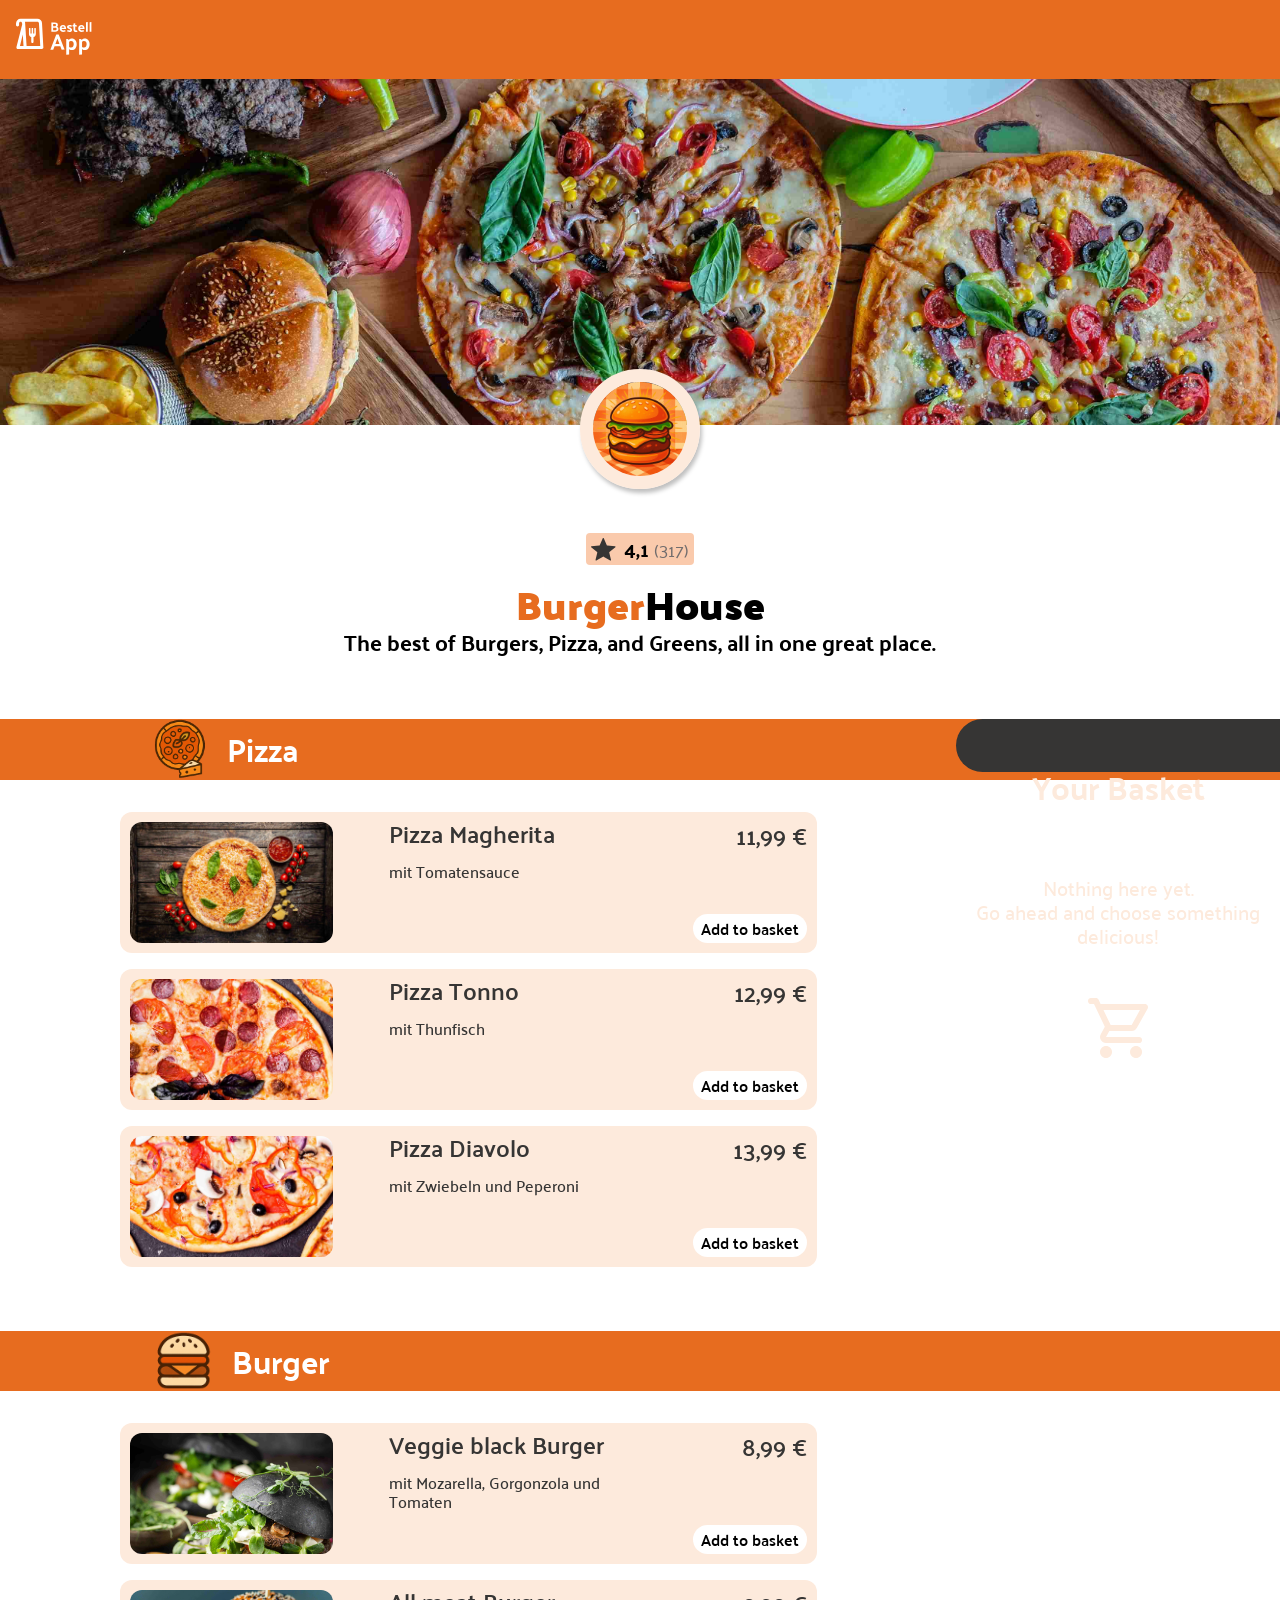
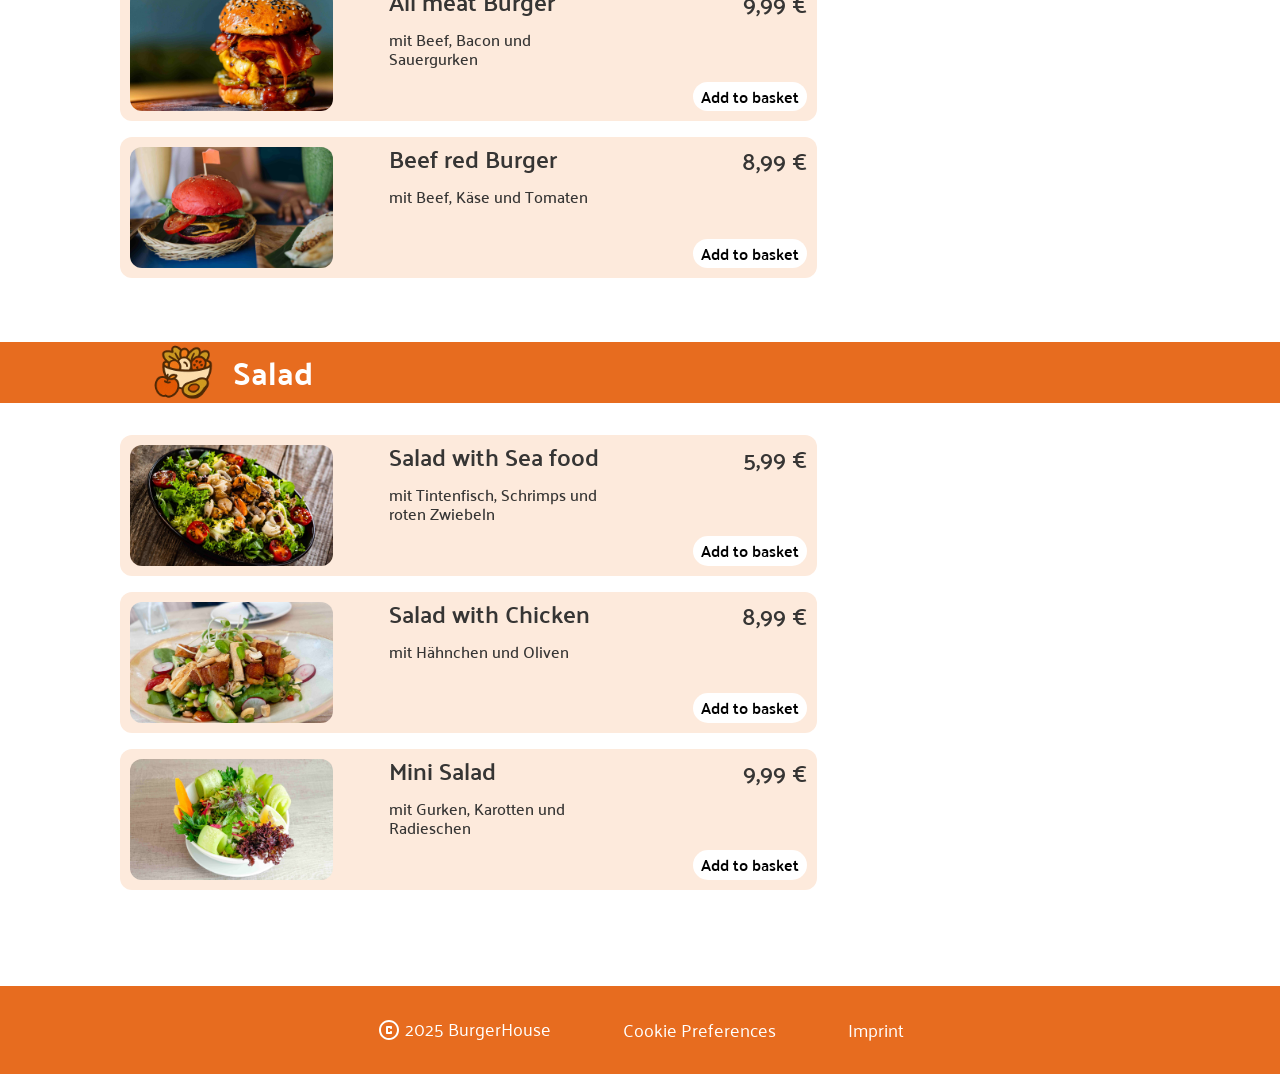
==== commit a8b3abab: "style:desktop version" ====
--- a/index.html
+++ b/index.html
@@ -33,6 +33,12 @@
             <header class="food-header">
                 <img src="./assets/icons/pizza_icon.svg" alt="pizza icon">
                 <h2>Pizza</h2>
+                <aside class="basket-aside" hidden>
+                    <article class="dialog-content">
+                        <h2>Your Basket</h2>
+                        <div class="basket-content"></div>
+                    </article>
+                </aside>
             </header>
             <div class="food-container" id="pizza-section">
             </div>
@@ -55,9 +61,11 @@
         </section>
     </main>
     <footer>
-        <p>Imprint</p>
-        <p>Cookie Preferences</p>
-        <p><img src="./assets/icons/copyright_icon.svg" alt=""> 2025 BurgerHouse</p>
+        <div class="footer">
+            <p>Imprint</p>
+            <p>Cookie Preferences</p>
+            <p><img src="./assets/icons/copyright_icon.svg" alt=""> 2025 BurgerHouse</p>
+        </div>
     </footer>
     <nav>
         <button>
@@ -80,7 +88,7 @@
                 <img src="./assets/icons/close.svg" alt="close icon">
             </button>
             <h2>Your Basket</h2>
-            <div id="basked-content" class="basked-content"></div>
+            <div class="basket-content"></div>
         </article>
     </dialog>
     <dialog class="confirmed-dialog" id="confirmed-dialog" aria-modal="true">
--- a/style.css
+++ b/style.css
@@ -156,9 +156,22 @@
     flex-direction: column;
     gap: 16px;
     padding: 10px;
+    overflow: hidden;
     background-color: #FDEADC;
     border-radius: 12px;
     color: #363534;
+}
+
+.dish-info {
+    display: flex;
+    flex-direction: column;
+    gap: 16px;
+}
+
+.dish-header {
+    display: flex;
+    flex-direction: column;
+    gap: 16px;
 }
 
 .food-container article img {
@@ -169,36 +182,35 @@
     object-position: center;
 }
 
-.food-container article h2 {
+.dish-info h2 {
     font-family: "Palanquin";
     font-size: 24px;
     font-weight: 600;
     line-height: 100%;
 }
 
-.food-container article>p {
+.dish-info p {
     font-family: "Palanquin";
     font-size: 16px;
     font-weight: 500;
     line-height: 120%;
 }
 
-.food-footer {
+.dish-footer {
     display: flex;
     justify-content: space-between;
     padding-top: 8px;
     padding-bottom: 8px;
 }
 
-
-.food-footer>p {
+.dish-footer p {
     font-family: "Palanquin";
     font-size: 24px;
     font-weight: 600;
     line-height: 120%;
 }
 
-.food-footer button {
+.dish-footer button {
     padding: 5px 8px;
     background-color: white;
     border: none;
@@ -210,16 +222,19 @@
 }
 
 footer {
+    background-color: #E76C1F;
+    margin-top: 32px;
+}
+
+.footer {
     display: flex;
     flex-direction: column;
     align-items: center;
     gap: 8px;
-    margin-top: 32px;
     padding: 22px 0px;
-    background-color: #E76C1F;
-}
-
-footer p {
+}
+
+.footer p {
     font-family: "Palanquin";
     font-size: 18px;
     font-weight: 400;
@@ -227,11 +242,11 @@
     color: white;
 }
 
-footer img {
+.footer img {
     height: 24px;
 }
 
-footer p:last-child {
+.footer p:last-child {
     display: flex;
     gap: 4px;
 }
@@ -299,9 +314,112 @@
     height: 57px;
 }
 
-
 @media screen and (max-width: 375px) {
     nav {
         gap: 53px;
     }
+
+    .confirmed-dialog h3 {
+        font-size: 20px;
+    }
+
+    .confirmed-dialog h2 {
+        font-size: 30px;
+    }
+}
+
+@media screen and (min-width: 768px) {
+    .confirmed-dialog {
+        width: 50%;
+    }
+
+    .hero-image-wrapper img:first-child {
+        border-radius: 0;
+        padding: 0;
+    }
+
+    .hero-image-wrapper {
+        width: 100%;
+    }
+
+    .hero-section {
+        margin: 0;
+    }
+}
+
+@media screen and (min-width: 1024px) {
+    .food-header {
+        display: flex;
+        gap: 20px;
+        padding-left: 12%;
+    }
+
+    .food-header img {
+        position: static;
+        transform: none;
+    }
+
+    .food-header h2 {
+        text-align: start;
+    }
+
+    .food-container {
+        padding: 0 120px;
+    }
+
+    .food-container article {
+        flex-direction: row;
+        gap: 56px;
+        width: 67%;
+        height: 141px;
+    }
+
+    .food-container article img {
+        width: 30%;
+        height: 100%;
+    }
+
+    .dish-info {
+        flex: 1;
+        flex-direction: row;
+        justify-content: space-between;
+    }
+
+    .dish-header {
+        width: 56%;
+    }
+
+    .dish-footer {
+        flex-direction: column;
+        align-items: end;
+        padding: 0;
+    }
+
+    .confirmed-dialog {
+        width: 38%;
+        height: 16%;
+    }
+
+    nav {
+        display: none;
+    }
+
+    footer {
+        margin-top: 96px;
+    }
+
+    .footer {
+        flex-direction: row-reverse;
+        justify-content: center;
+        gap: 72px;
+        padding: 32px;
+    }
+
+    .basket-aside {
+        display: block;
+    }
+
+    .basket-dialog {
+        display: none;
+    }
 }
--- a/styles/standard.css
+++ b/styles/standard.css
@@ -75,11 +75,15 @@
     /* Chrome 36+, Opera 23+, Firefox 39+, Safari 12+, iOS 10+ */
 }
 
-/* header,
-main,
+header,
 footer {
+    /*Content Limit*/
     padding: 0rem max(calc(50% - 720px), 0rem);
-} */
+}
+
+main{
+        padding: 0rem max(calc(50% - 960px), 0rem);
+}
 
 * {
     box-sizing: border-box;
--- a/styles/basket.css
+++ b/styles/basket.css
@@ -33,6 +33,17 @@
     border-top-left-radius: 30px;
 }
 
+.basket-aside {
+    position: absolute;
+    right: 0;
+    width: auto;
+    height: 87%;
+    overflow: visible;
+    background-color: #363534;
+    border: none;
+    border-bottom-left-radius: 30px;
+    border-top-left-radius: 30px;
+}
 
 .shopping-cart-wrapper {
     position: relative;
@@ -65,7 +76,7 @@
     color: #FDEADC;
 }
 
-.basked-content {
+.basket-content {
     display: flex;
     flex-direction: column;
     gap: 10px;
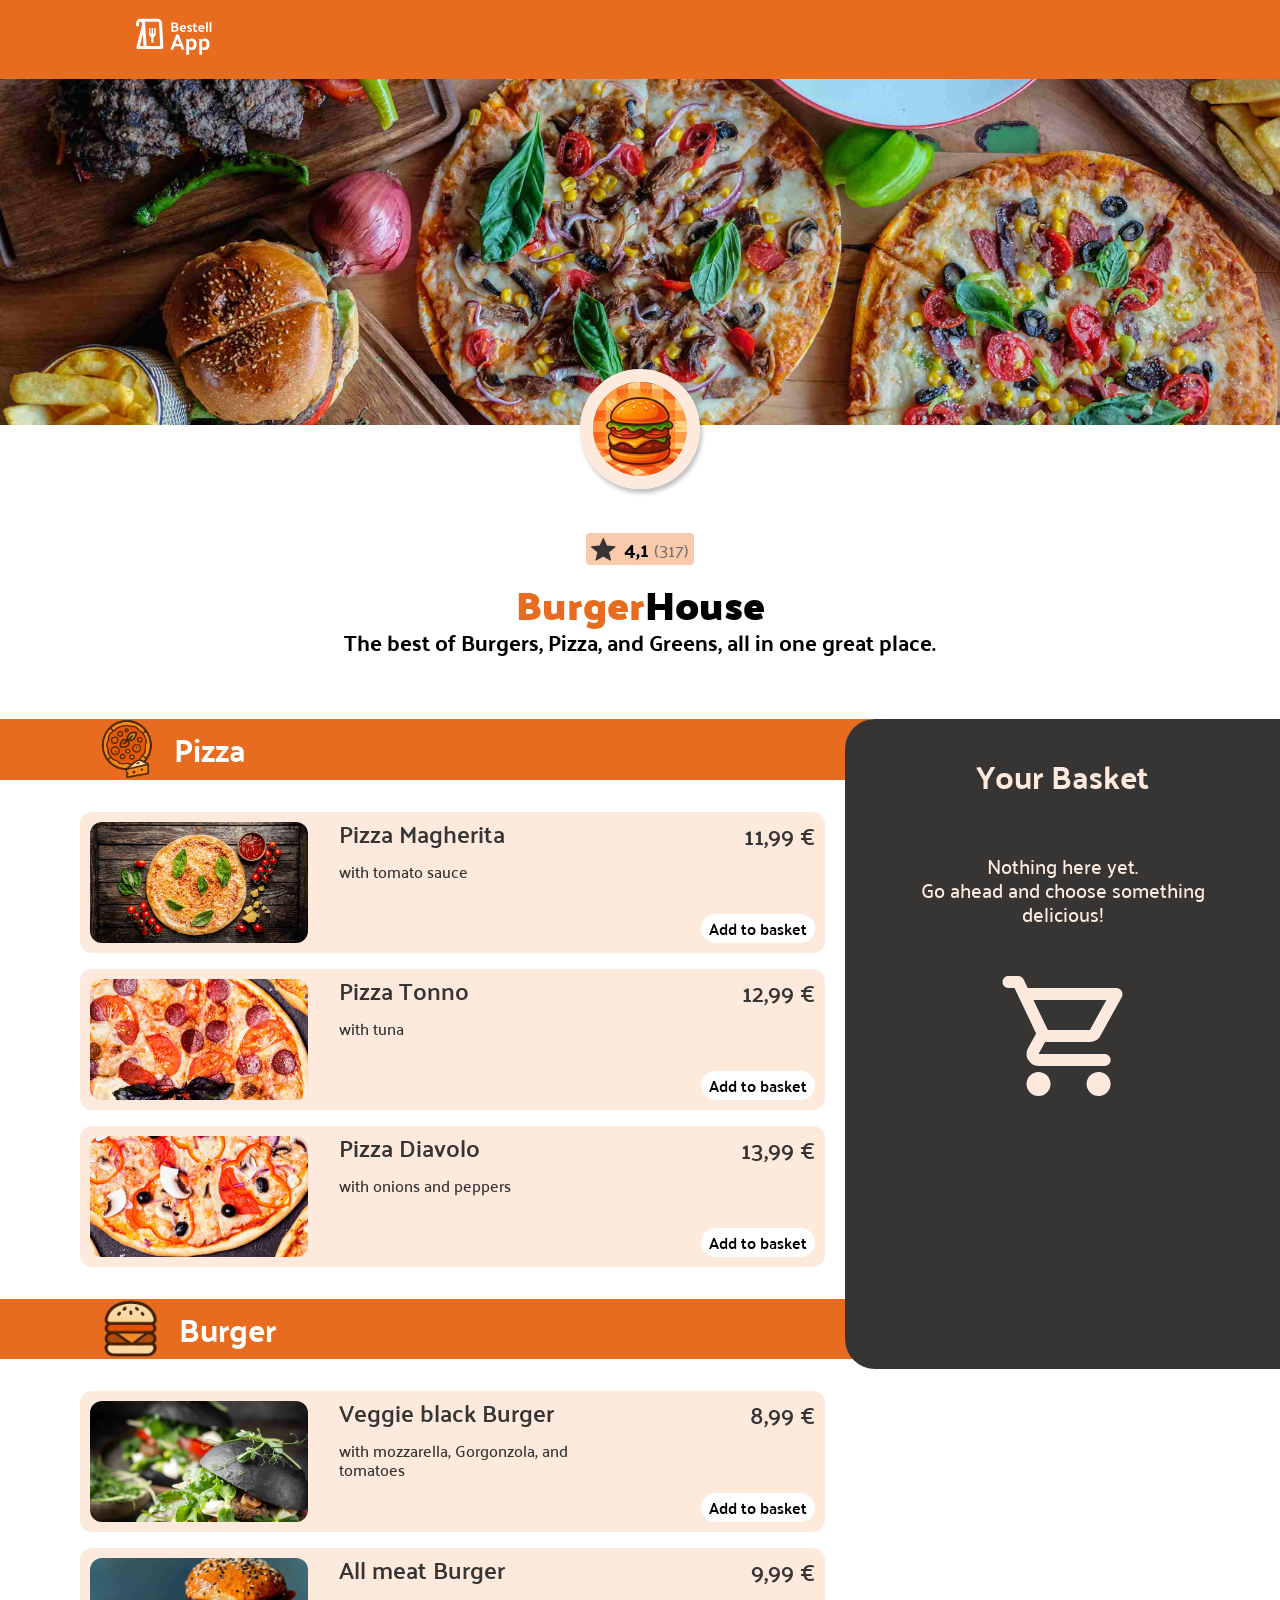
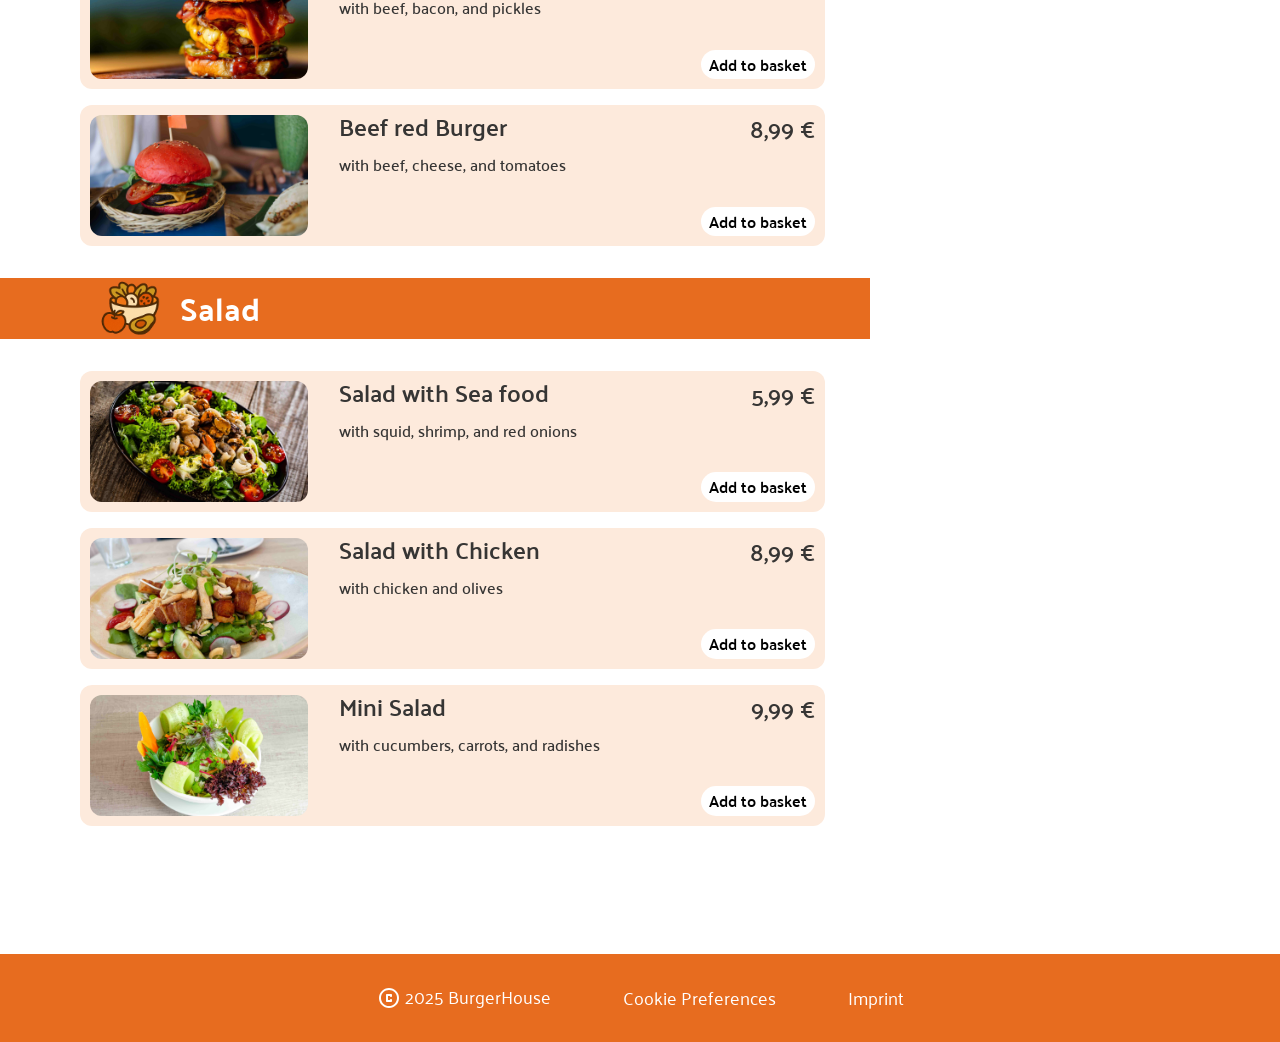
==== commit 41398dcb: "feature: update add-to-basket buttons with feedback" ====
--- a/index.html
+++ b/index.html
@@ -29,36 +29,43 @@
                 <p>The best of Burgers, Pizza, and Greens, all in one great place.</p>
             </div>
         </section>
-        <section class="pizza-section">
-            <header class="food-header">
-                <img src="./assets/icons/pizza_icon.svg" alt="pizza icon">
-                <h2>Pizza</h2>
+        <section class="main-content">
+            <div class="main-content-left">
+                <section class="pizza-section">
+                    <header class="food-header">
+                        <img src="./assets/icons/pizza_icon.svg" alt="pizza icon">
+                        <h2>Pizza</h2>
+                    </header>
+                    <div class="food-container" id="pizza-section">
+                    </div>
+                </section>
+                <section class="burger-section">
+                    <header class="food-header">
+                        <img src="./assets/icons/burger_icon.svg" alt="burger icon">
+                        <h2>Burger</h2>
+                    </header>
+                    <div class="food-container" id="burger-section">
+                    </div>
+                </section>
+                <section class="salad-section">
+                    <header class="food-header">
+                        <img src="./assets/icons/salad_icon.svg" alt="salad icon">
+                        <h2>Salad</h2>
+                    </header>
+                    <div class="food-container" id="salad-section">
+                    </div>
+                </section>
+            </div>
+            <div class="main-content-right">
                 <aside class="basket-aside" hidden>
                     <article class="dialog-content">
                         <h2>Your Basket</h2>
                         <div class="basket-content"></div>
                     </article>
                 </aside>
-            </header>
-            <div class="food-container" id="pizza-section">
             </div>
         </section>
-        <section class="burger-section">
-            <header class="food-header">
-                <img src="./assets/icons/burger_icon.svg" alt="burger icon">
-                <h2>Burger</h2>
-            </header>
-            <div class="food-container" id="burger-section">
-            </div>
-        </section>
-        <section class="salad-section">
-            <header class="food-header">
-                <img src="./assets/icons/salad_icon.svg" alt="salad icon">
-                <h2>Salad</h2>
-            </header>
-            <div class="food-container" id="salad-section">
-            </div>
-        </section>
+
     </main>
     <footer>
         <div class="footer">
--- a/style.css
+++ b/style.css
@@ -9,6 +9,14 @@
     flex: 1;
     flex-direction: column;
     gap: 64px;
+}
+
+.main-content {
+    display: flex;
+}
+
+.main-content-left {
+    flex: 1;
 }
 
 .site-header {
@@ -148,6 +156,7 @@
     display: flex;
     flex-direction: column;
     gap: 16px;
+    margin-bottom: 32px;
     padding: 0 20px;
 }
 
@@ -219,11 +228,16 @@
     font-size: 16px;
     font-weight: 600;
     line-height: 120%;
+    cursor: pointer;
+}
+
+.added {
+    color: #E76C1F;
 }
 
 footer {
+    margin-top: 32px;
     background-color: #E76C1F;
-    margin-top: 32px;
 }
 
 .footer {
@@ -275,8 +289,8 @@
 }
 
 .confirmed-dialog {
-    width: auto;
-    height: 30%;
+    width: 400px;
+    height: 22%;
     margin: auto;
     padding: 0;
     overflow: visible;
@@ -329,13 +343,9 @@
 }
 
 @media screen and (min-width: 768px) {
-    .confirmed-dialog {
-        width: 50%;
-    }
-
     .hero-image-wrapper img:first-child {
+        padding: 0;
         border-radius: 0;
-        padding: 0;
     }
 
     .hero-image-wrapper {
@@ -348,9 +358,14 @@
 }
 
 @media screen and (min-width: 1024px) {
+    .site-header img {
+        padding-left: 120px;
+    }
+
     .food-header {
         display: flex;
         gap: 20px;
+        width: 103%;
         padding-left: 12%;
     }
 
@@ -364,13 +379,13 @@
     }
 
     .food-container {
-        padding: 0 120px;
+        padding-left: 80px;
     }
 
     .food-container article {
         flex-direction: row;
-        gap: 56px;
-        width: 67%;
+        gap: 31px;
+        width: 100%;
         height: 141px;
     }
 
@@ -393,11 +408,6 @@
         flex-direction: column;
         align-items: end;
         padding: 0;
-    }
-
-    .confirmed-dialog {
-        width: 38%;
-        height: 16%;
     }
 
     nav {
@@ -422,4 +432,11 @@
     .basket-dialog {
         display: none;
     }
+}
+
+@media screen and (min-width: 1440px) {
+    .food-container {
+        padding: 0 120px;
+        padding-right: 20%;
+    }
 }
--- a/styles/standard.css
+++ b/styles/standard.css
@@ -76,13 +76,10 @@
 }
 
 header,
+main,
 footer {
     /*Content Limit*/
-    padding: 0rem max(calc(50% - 720px), 0rem);
-}
-
-main{
-        padding: 0rem max(calc(50% - 960px), 0rem);
+    padding: 0rem max(calc(50% - 960px), 0rem);
 }
 
 * {
@@ -93,5 +90,4 @@
 
 a {
     text-decoration: none;
-    color: rgb(151, 151, 151);
 }
--- a/styles/basket.css
+++ b/styles/basket.css
@@ -5,7 +5,7 @@
     gap: 16px;
     width: 100%;
     height: 100%;
-    padding: 38px 20px;
+    padding: 25px 20px;
 }
 
 .close-dialog-button {
@@ -20,7 +20,7 @@
 
 .basket-dialog {
     width: auto;
-    height: 87%;
+    height: 78%;
     margin-top: auto;
     margin-right: auto;
     margin-bottom: 80px;
@@ -34,15 +34,20 @@
 }
 
 .basket-aside {
-    position: absolute;
-    right: 0;
-    width: auto;
-    height: 87%;
+    position: sticky;
+    top: 0;
+    width: 435px;
+    height: 650px;
+    padding: 13px 21px;
     overflow: visible;
     background-color: #363534;
     border: none;
     border-bottom-left-radius: 30px;
     border-top-left-radius: 30px;
+}
+
+.basket-aside .basket-item-wrapper {
+    height: 293px;
 }
 
 .shopping-cart-wrapper {
@@ -82,16 +87,22 @@
     gap: 10px;
 }
 
+.basket-prices {
+    display: flex;
+    flex-direction: column;
+    gap: 5px;
+}
+
 .basket-item-wrapper {
     display: flex;
     flex-direction: column;
     gap: 10px;
-    height: 245px;
+    height: 254px;
     overflow-y: scroll;
 }
 
 .basket-item {
-    padding: 16px;
+    padding: 13px;
     background-color: #FDEADC;
     border-radius: 20px;
 }
@@ -102,6 +113,7 @@
 }
 
 .basket-item h3 {
+    padding: 2px;
     font-family: "Palanquin";
     font-size: 22px;
     font-weight: 700;
@@ -183,7 +195,7 @@
 }
 
 .basket-buy-button {
-    margin-top: 24px;
+    margin-top: 12px;
     padding: 12px 24px;
     background-color: #E76C1F;
     border: none;
@@ -193,4 +205,24 @@
     font-weight: 700;
     line-height: 120%;
     color: #FBFBFB;
+    cursor: pointer;
+}
+
+@media screen and (max-width: 932px) and (orientation: landscape) {
+    .basket-content {
+        flex-direction: row;
+    }
+
+    .basket-dialog {
+        height: 69%;
+    }
+
+    .basket-prices {
+        justify-content: center;
+    }
+
+    .basket-item-wrapper {
+        flex: 1;
+        height: 162px;
+    }
 }
